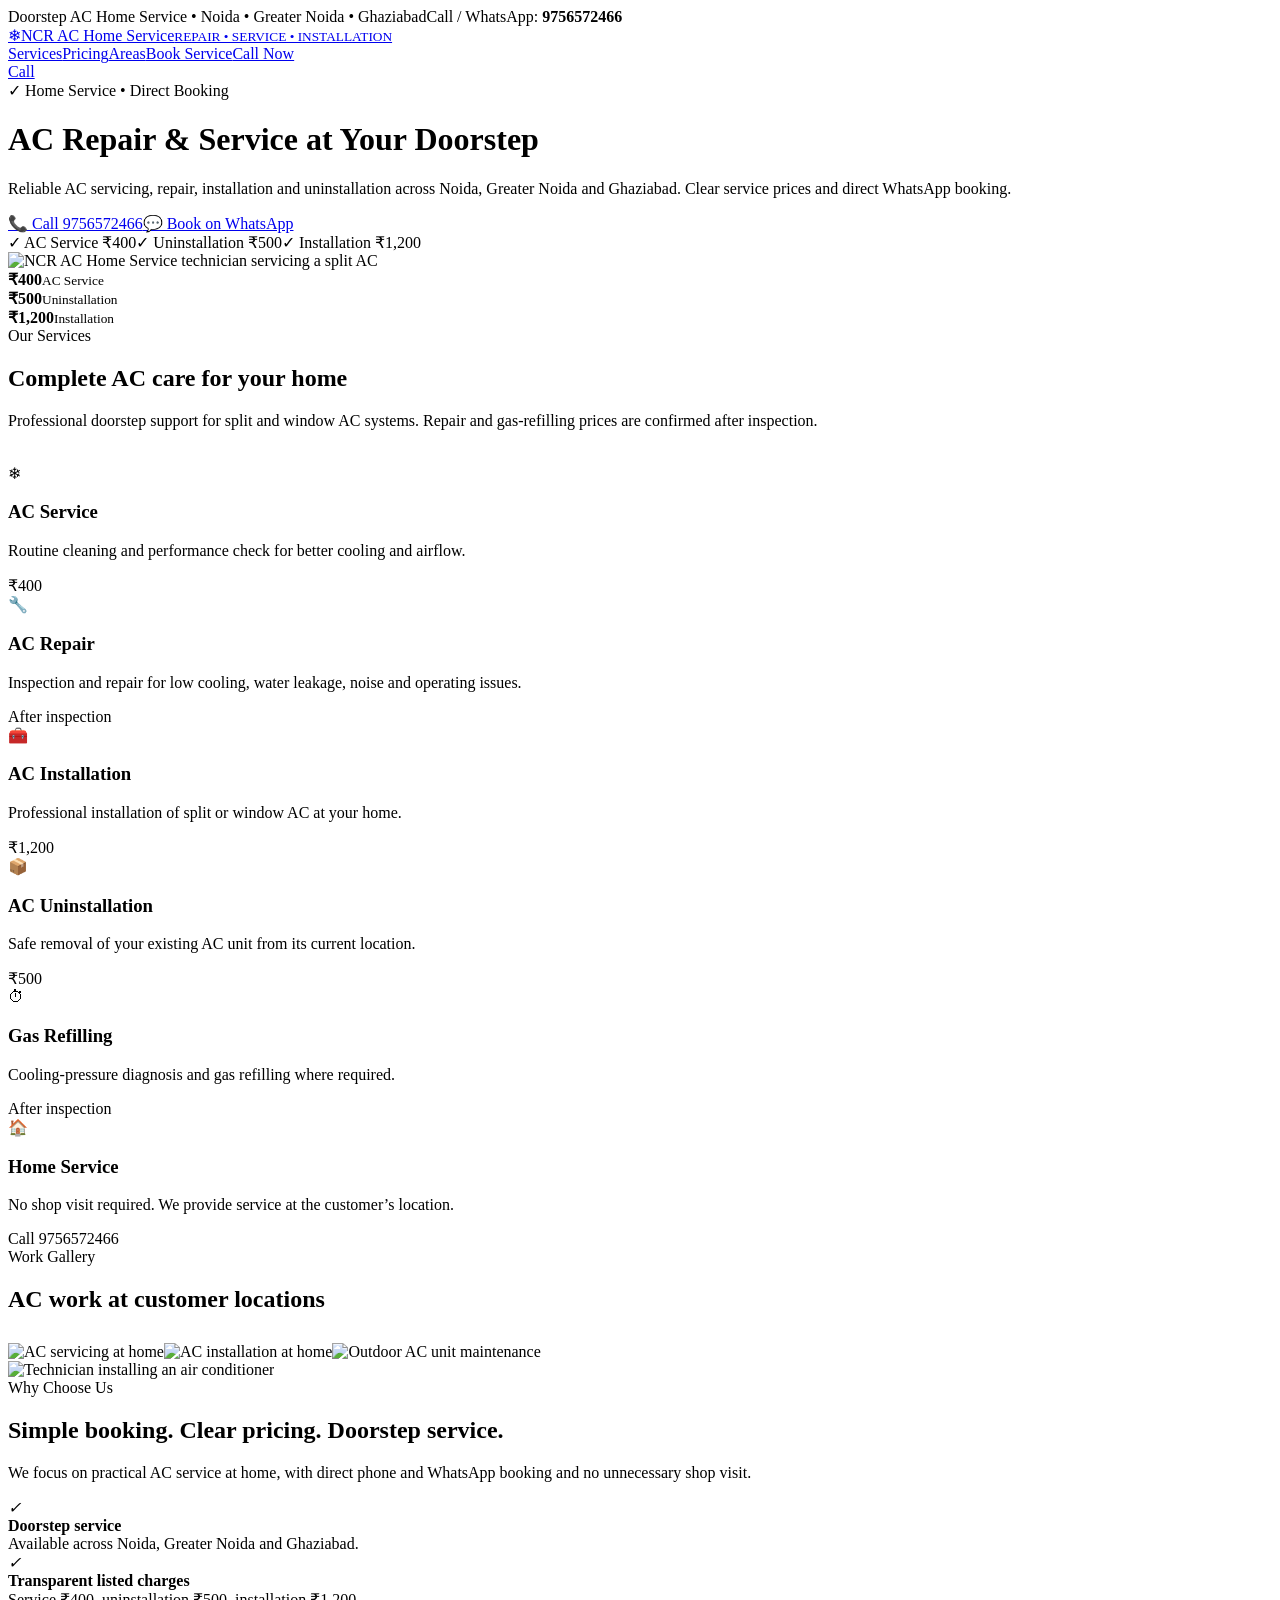
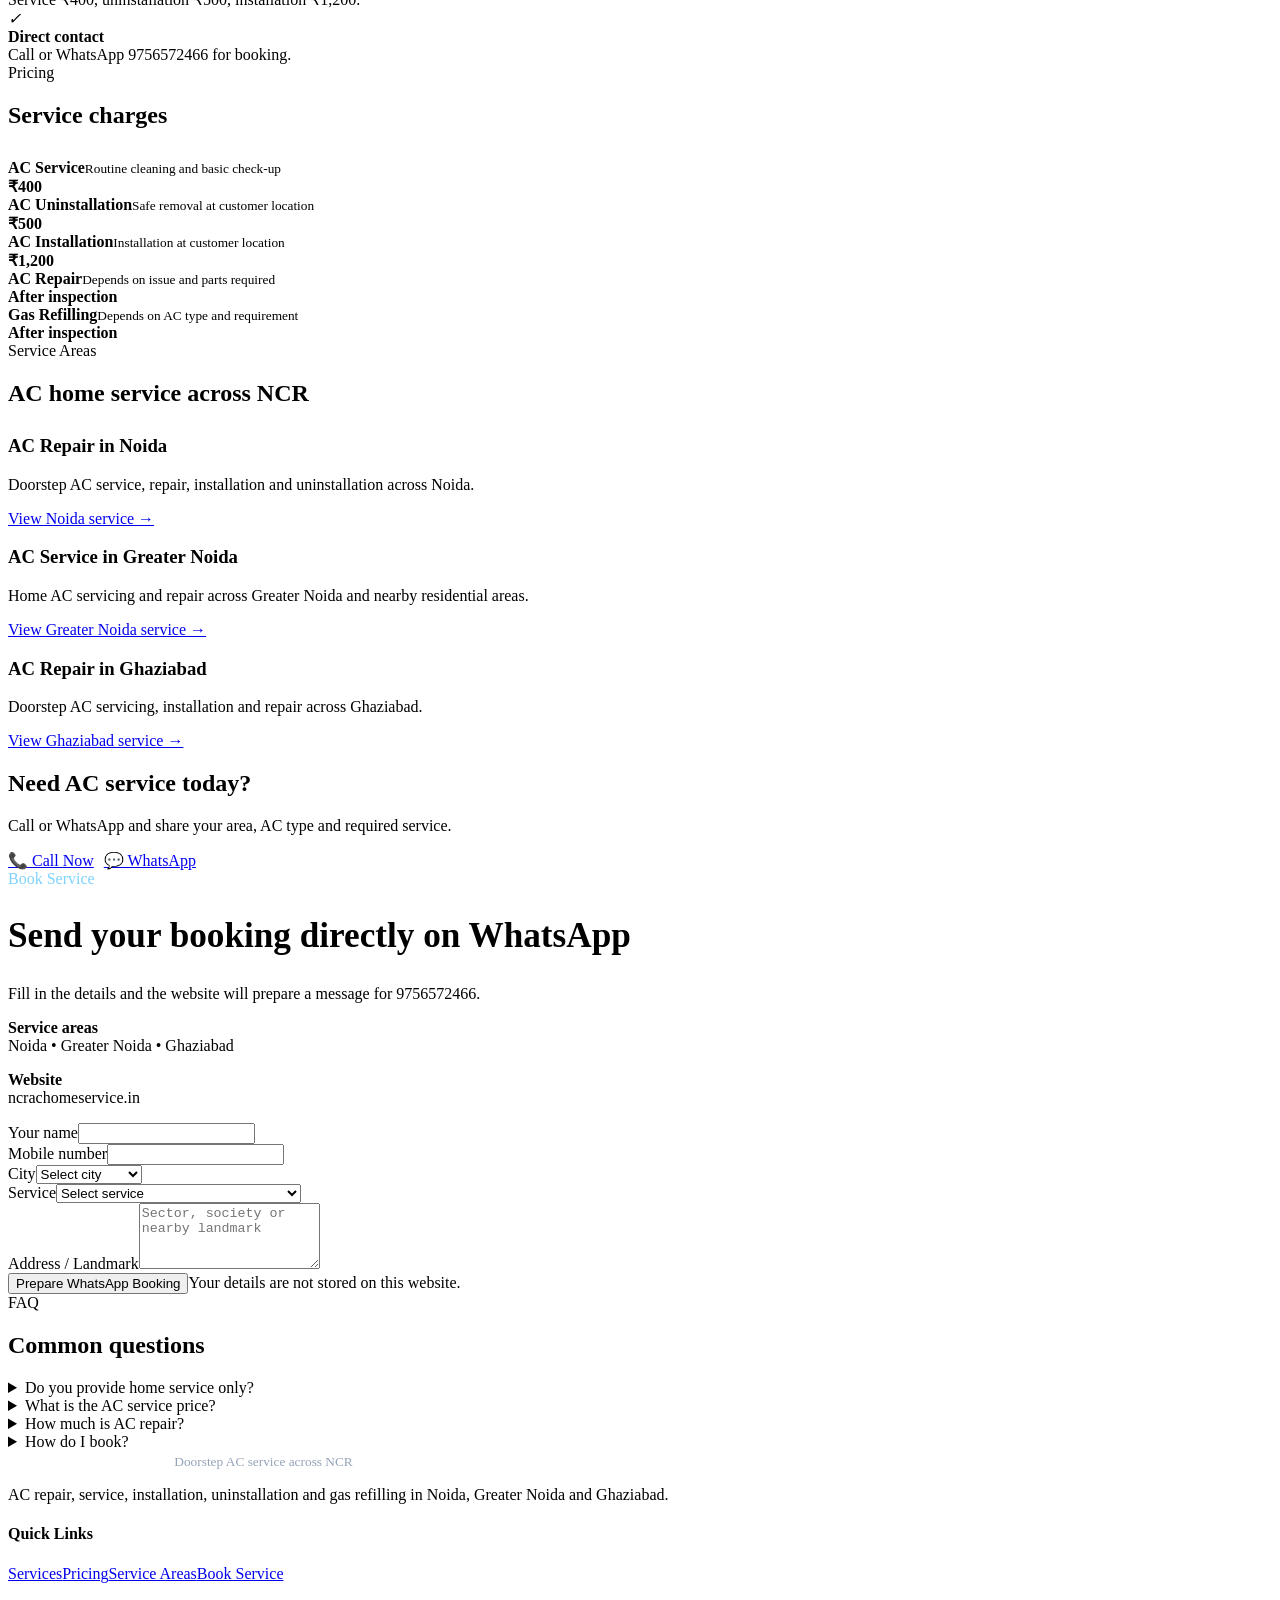
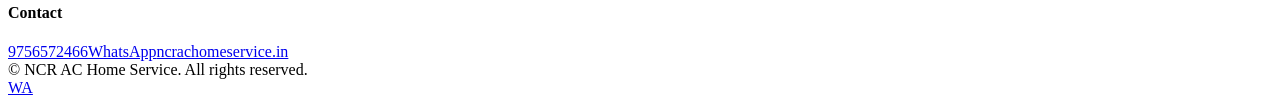
==== index.html @ 3342ebe5 "Add NCR AC Home Service homepage" ====
<!doctype html><html lang="en-IN"><head>
<meta charset="utf-8"><meta name="viewport" content="width=device-width,initial-scale=1">
<title>AC Repair & Service in Noida, Greater Noida & Ghaziabad | NCR AC Home Service</title>
<meta name="description" content="Doorstep AC repair, AC service, installation, uninstallation and gas refilling in Noida, Greater Noida and Ghaziabad. AC service ₹400, uninstallation ₹500, installation ₹1,200. Call or WhatsApp 9756572466.">
<link rel="canonical" href="https://ncrachomeservice.in/"><link rel="stylesheet" href="styles.css"><meta name="theme-color" content="#082f49">
<meta property="og:title" content="NCR AC Home Service"><meta property="og:description" content="Doorstep AC repair and service across Noida, Greater Noida & Ghaziabad."><meta property="og:type" content="website"><meta property="og:url" content="https://ncrachomeservice.in/">
<script type="application/ld+json">{"@context":"https://schema.org","@type":"HVACBusiness","name":"NCR AC Home Service","url":"https://ncrachomeservice.in/","telephone":"+91-9756572466","description":"Doorstep AC repair, service, installation, uninstallation and gas refilling in Noida, Greater Noida and Ghaziabad.","areaServed":[{"@type":"City","name":"Noida"},{"@type":"City","name":"Greater Noida"},{"@type":"City","name":"Ghaziabad"}],"priceRange":"₹₹","sameAs":[]}</script>
</head><body>
<div class="topbar"><div class="container"><span>Doorstep AC Home Service • Noida • Greater Noida • Ghaziabad</span><span>Call / WhatsApp: <b>9756572466</b></span></div></div>
<nav class="nav"><div class="container navin"><a class="brand" href="/"><span class="brandmark">❄</span><span>NCR AC Home Service<small>REPAIR • SERVICE • INSTALLATION</small></span></a><div class="links"><a href="#services">Services</a><a href="#pricing">Pricing</a><a href="#areas">Areas</a><a href="#booking">Book Service</a><a class="btn btn-primary" href="tel:+919756572466">Call Now</a></div><a class="btn btn-primary mobile" href="tel:+919756572466">Call</a></div></nav>
<header class="hero"><div class="container hero-grid"><div><span class="badge">✓ Home Service • Direct Booking</span><h1>AC Repair & Service at Your Doorstep</h1><p>Reliable AC servicing, repair, installation and uninstallation across Noida, Greater Noida and Ghaziabad. Clear service prices and direct WhatsApp booking.</p><div class="hero-actions"><a class="btn btn-primary" href="tel:+919756572466">📞 Call 9756572466</a><a class="btn btn-whatsapp" href="https://wa.me/919756572466?text=Hello%2C%20I%20want%20to%20book%20an%20AC%20service." target="_blank" rel="noopener">💬 Book on WhatsApp</a></div><div class="proof"><span>✓ AC Service ₹400</span><span>✓ Uninstallation ₹500</span><span>✓ Installation ₹1,200</span></div></div><div class="hero-card"><img src="assets/ac-servicing.svg" alt="NCR AC Home Service technician servicing a split AC" width="1200" height="628"><div class="price-strip"><div class="price-box"><b>₹400</b><small>AC Service</small></div><div class="price-box"><b>₹500</b><small>Uninstallation</small></div><div class="price-box"><b>₹1,200</b><small>Installation</small></div></div></div></div></header>
<section id="services" class="section"><div class="container"><span class="eyebrow">Our Services</span><h2 class="title">Complete AC care for your home</h2><p class="sub">Professional doorstep support for split and window AC systems. Repair and gas-refilling prices are confirmed after inspection.</p><div class="cards" style="margin-top:34px"><article class="card"><div class="icon">❄</div><h3>AC Service</h3><p>Routine cleaning and performance check for better cooling and airflow.</p><div class="price">₹400</div></article><article class="card"><div class="icon">🔧</div><h3>AC Repair</h3><p>Inspection and repair for low cooling, water leakage, noise and operating issues.</p><div class="price">After inspection</div></article><article class="card"><div class="icon">🧰</div><h3>AC Installation</h3><p>Professional installation of split or window AC at your home.</p><div class="price">₹1,200</div></article><article class="card"><div class="icon">📦</div><h3>AC Uninstallation</h3><p>Safe removal of your existing AC unit from its current location.</p><div class="price">₹500</div></article><article class="card"><div class="icon">⏱</div><h3>Gas Refilling</h3><p>Cooling-pressure diagnosis and gas refilling where required.</p><div class="price">After inspection</div></article><article class="card"><div class="icon">🏠</div><h3>Home Service</h3><p>No shop visit required. We provide service at the customer’s location.</p><div class="price">Call 9756572466</div></article></div></div></section>
<section class="section band"><div class="container"><span class="eyebrow">Work Gallery</span><h2 class="title">AC work at customer locations</h2><div class="gallery" style="margin-top:30px"><img src="assets/ac-servicing.svg" alt="AC servicing at home"><img src="assets/ac-installation.svg" alt="AC installation at home"><img src="assets/ac-outdoor-service.svg" alt="Outdoor AC unit maintenance"></div></div></section>
<section class="section"><div class="container why"><img class="why-photo" src="assets/ac-installation.svg" alt="Technician installing an air conditioner"><div><span class="eyebrow">Why Choose Us</span><h2 class="title">Simple booking. Clear pricing. Doorstep service.</h2><p class="sub">We focus on practical AC service at home, with direct phone and WhatsApp booking and no unnecessary shop visit.</p><div class="checklist"><div class="check"><i>✓</i><div><b>Doorstep service</b><br><span class="note">Available across Noida, Greater Noida and Ghaziabad.</span></div></div><div class="check"><i>✓</i><div><b>Transparent listed charges</b><br><span class="note">Service ₹400, uninstallation ₹500, installation ₹1,200.</span></div></div><div class="check"><i>✓</i><div><b>Direct contact</b><br><span class="note">Call or WhatsApp 9756572466 for booking.</span></div></div></div></div></div></section>
<section id="pricing" class="section band"><div class="container"><span class="eyebrow">Pricing</span><h2 class="title">Service charges</h2><div class="pricing" style="margin-top:30px"><div class="pricing-row"><div><b>AC Service</b><small>Routine cleaning and basic check-up</small></div><strong>₹400</strong></div><div class="pricing-row"><div><b>AC Uninstallation</b><small>Safe removal at customer location</small></div><strong>₹500</strong></div><div class="pricing-row"><div><b>AC Installation</b><small>Installation at customer location</small></div><strong>₹1,200</strong></div><div class="pricing-row"><div><b>AC Repair</b><small>Depends on issue and parts required</small></div><strong>After inspection</strong></div><div class="pricing-row"><div><b>Gas Refilling</b><small>Depends on AC type and requirement</small></div><strong>After inspection</strong></div></div></div></section>
<section id="areas" class="section"><div class="container"><span class="eyebrow">Service Areas</span><h2 class="title">AC home service across NCR</h2><div class="areas" style="margin-top:28px"><div class="area"><h3>AC Repair in Noida</h3><p>Doorstep AC service, repair, installation and uninstallation across Noida.</p><a href="ac-repair-noida.html">View Noida service →</a></div><div class="area"><h3>AC Service in Greater Noida</h3><p>Home AC servicing and repair across Greater Noida and nearby residential areas.</p><a href="ac-service-greater-noida.html">View Greater Noida service →</a></div><div class="area"><h3>AC Repair in Ghaziabad</h3><p>Doorstep AC servicing, installation and repair across Ghaziabad.</p><a href="ac-repair-ghaziabad.html">View Ghaziabad service →</a></div></div></div></section>
<section class="section"><div class="container"><div class="cta"><div><h2>Need AC service today?</h2><p>Call or WhatsApp and share your area, AC type and required service.</p></div><div style="display:flex;gap:10px;flex-wrap:wrap"><a class="btn btn-light" href="tel:+919756572466">📞 Call Now</a><a class="btn btn-whatsapp" href="https://wa.me/919756572466" target="_blank" rel="noopener">💬 WhatsApp</a></div></div></div></section>
<section id="booking" class="section band"><div class="container"><div class="form-wrap"><div class="form-info"><span class="eyebrow" style="color:#7dd3fc">Book Service</span><h2 style="font-size:2.2rem;line-height:1.1">Send your booking directly on WhatsApp</h2><p>Fill in the details and the website will prepare a message for 9756572466.</p><p><b>Service areas</b><br>Noida • Greater Noida • Ghaziabad</p><p><b>Website</b><br>ncrachomeservice.in</p></div><form class="form" id="bookingForm"><div class="form-grid"><div class="field"><label>Your name</label><input name="name" autocomplete="name" required></div><div class="field"><label>Mobile number</label><input name="phone" inputmode="numeric" maxlength="10" required></div><div class="field"><label>City</label><select name="city" required><option value="">Select city</option><option>Noida</option><option>Greater Noida</option><option>Ghaziabad</option></select></div><div class="field"><label>Service</label><select name="service" required><option value="">Select service</option><option>AC Service - ₹400</option><option>AC Uninstallation - ₹500</option><option>AC Installation - ₹1,200</option><option>AC Repair - Inspection required</option><option>AC Gas Refilling - Inspection required</option></select></div><div class="field full"><label>Address / Landmark</label><textarea name="address" rows="4" placeholder="Sector, society or nearby landmark"></textarea></div><div class="field full"><button class="btn btn-whatsapp" type="submit">Prepare WhatsApp Booking</button><span class="note">Your details are not stored on this website.</span></div></div></form></div></div></section>
<section class="section"><div class="container"><span class="eyebrow">FAQ</span><h2 class="title">Common questions</h2><div class="faq"><details><summary>Do you provide home service only?</summary><p>Yes. NCR AC Home Service provides doorstep AC service at the customer’s location in Noida, Greater Noida and Ghaziabad.</p></details><details><summary>What is the AC service price?</summary><p>AC service is ₹400. Uninstallation is ₹500 and installation is ₹1,200.</p></details><details><summary>How much is AC repair?</summary><p>Repair pricing depends on the issue and any parts required. The charge is confirmed after inspection.</p></details><details><summary>How do I book?</summary><p>Call or WhatsApp 9756572466, or use the booking form on this website.</p></details></div></div></section>
<footer class="footer"><div class="container"><div class="footer-grid"><div><div class="brand" style="color:white"><span class="brandmark">❄</span><span>NCR AC Home Service<small style="color:#94a3b8">Doorstep AC service across NCR</small></span></div><p>AC repair, service, installation, uninstallation and gas refilling in Noida, Greater Noida and Ghaziabad.</p></div><div><h4>Quick Links</h4><a href="#services">Services</a><a href="#pricing">Pricing</a><a href="#areas">Service Areas</a><a href="#booking">Book Service</a></div><div><h4>Contact</h4><a href="tel:+919756572466">9756572466</a><a href="https://wa.me/919756572466">WhatsApp</a><a href="https://ncrachomeservice.in/">ncrachomeservice.in</a></div></div><div class="copyright">© <span data-year></span> NCR AC Home Service. All rights reserved.</div></div></footer>
<a class="floating" href="https://wa.me/919756572466" target="_blank" rel="noopener" aria-label="WhatsApp NCR AC Home Service">WA</a><script src="script.js"></script></body></html>
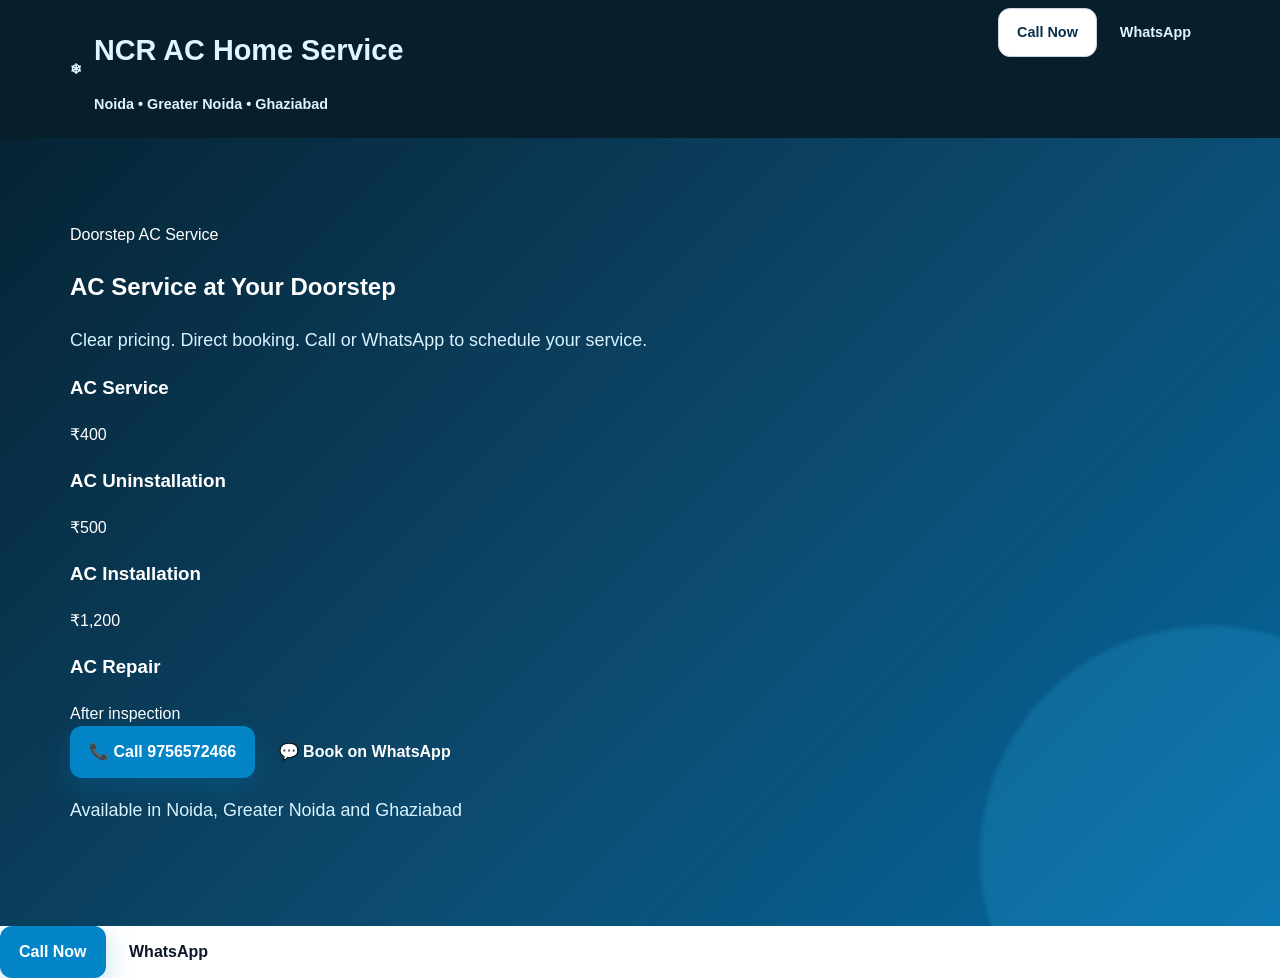
==== commit 039b7ae5: "Simplify homepage to elegant service-pricing layout" ====
--- a/index.html
+++ b/index.html
@@ -1,21 +1,73 @@
-<!doctype html><html lang="en-IN"><head>
-<meta charset="utf-8"><meta name="viewport" content="width=device-width,initial-scale=1">
-<title>AC Repair & Service in Noida, Greater Noida & Ghaziabad | NCR AC Home Service</title>
-<meta name="description" content="Doorstep AC repair, AC service, installation, uninstallation and gas refilling in Noida, Greater Noida and Ghaziabad. AC service ₹400, uninstallation ₹500, installation ₹1,200. Call or WhatsApp 9756572466.">
-<link rel="canonical" href="https://ncrachomeservice.in/"><link rel="stylesheet" href="styles.css"><meta name="theme-color" content="#082f49">
-<meta property="og:title" content="NCR AC Home Service"><meta property="og:description" content="Doorstep AC repair and service across Noida, Greater Noida & Ghaziabad."><meta property="og:type" content="website"><meta property="og:url" content="https://ncrachomeservice.in/">
-<script type="application/ld+json">{"@context":"https://schema.org","@type":"HVACBusiness","name":"NCR AC Home Service","url":"https://ncrachomeservice.in/","telephone":"+91-9756572466","description":"Doorstep AC repair, service, installation, uninstallation and gas refilling in Noida, Greater Noida and Ghaziabad.","areaServed":[{"@type":"City","name":"Noida"},{"@type":"City","name":"Greater Noida"},{"@type":"City","name":"Ghaziabad"}],"priceRange":"₹₹","sameAs":[]}</script>
-</head><body>
-<div class="topbar"><div class="container"><span>Doorstep AC Home Service • Noida • Greater Noida • Ghaziabad</span><span>Call / WhatsApp: <b>9756572466</b></span></div></div>
-<nav class="nav"><div class="container navin"><a class="brand" href="/"><span class="brandmark">❄</span><span>NCR AC Home Service<small>REPAIR • SERVICE • INSTALLATION</small></span></a><div class="links"><a href="#services">Services</a><a href="#pricing">Pricing</a><a href="#areas">Areas</a><a href="#booking">Book Service</a><a class="btn btn-primary" href="tel:+919756572466">Call Now</a></div><a class="btn btn-primary mobile" href="tel:+919756572466">Call</a></div></nav>
-<header class="hero"><div class="container hero-grid"><div><span class="badge">✓ Home Service • Direct Booking</span><h1>AC Repair & Service at Your Doorstep</h1><p>Reliable AC servicing, repair, installation and uninstallation across Noida, Greater Noida and Ghaziabad. Clear service prices and direct WhatsApp booking.</p><div class="hero-actions"><a class="btn btn-primary" href="tel:+919756572466">📞 Call 9756572466</a><a class="btn btn-whatsapp" href="https://wa.me/919756572466?text=Hello%2C%20I%20want%20to%20book%20an%20AC%20service." target="_blank" rel="noopener">💬 Book on WhatsApp</a></div><div class="proof"><span>✓ AC Service ₹400</span><span>✓ Uninstallation ₹500</span><span>✓ Installation ₹1,200</span></div></div><div class="hero-card"><img src="assets/ac-servicing.svg" alt="NCR AC Home Service technician servicing a split AC" width="1200" height="628"><div class="price-strip"><div class="price-box"><b>₹400</b><small>AC Service</small></div><div class="price-box"><b>₹500</b><small>Uninstallation</small></div><div class="price-box"><b>₹1,200</b><small>Installation</small></div></div></div></div></header>
-<section id="services" class="section"><div class="container"><span class="eyebrow">Our Services</span><h2 class="title">Complete AC care for your home</h2><p class="sub">Professional doorstep support for split and window AC systems. Repair and gas-refilling prices are confirmed after inspection.</p><div class="cards" style="margin-top:34px"><article class="card"><div class="icon">❄</div><h3>AC Service</h3><p>Routine cleaning and performance check for better cooling and airflow.</p><div class="price">₹400</div></article><article class="card"><div class="icon">🔧</div><h3>AC Repair</h3><p>Inspection and repair for low cooling, water leakage, noise and operating issues.</p><div class="price">After inspection</div></article><article class="card"><div class="icon">🧰</div><h3>AC Installation</h3><p>Professional installation of split or window AC at your home.</p><div class="price">₹1,200</div></article><article class="card"><div class="icon">📦</div><h3>AC Uninstallation</h3><p>Safe removal of your existing AC unit from its current location.</p><div class="price">₹500</div></article><article class="card"><div class="icon">⏱</div><h3>Gas Refilling</h3><p>Cooling-pressure diagnosis and gas refilling where required.</p><div class="price">After inspection</div></article><article class="card"><div class="icon">🏠</div><h3>Home Service</h3><p>No shop visit required. We provide service at the customer’s location.</p><div class="price">Call 9756572466</div></article></div></div></section>
-<section class="section band"><div class="container"><span class="eyebrow">Work Gallery</span><h2 class="title">AC work at customer locations</h2><div class="gallery" style="margin-top:30px"><img src="assets/ac-servicing.svg" alt="AC servicing at home"><img src="assets/ac-installation.svg" alt="AC installation at home"><img src="assets/ac-outdoor-service.svg" alt="Outdoor AC unit maintenance"></div></div></section>
-<section class="section"><div class="container why"><img class="why-photo" src="assets/ac-installation.svg" alt="Technician installing an air conditioner"><div><span class="eyebrow">Why Choose Us</span><h2 class="title">Simple booking. Clear pricing. Doorstep service.</h2><p class="sub">We focus on practical AC service at home, with direct phone and WhatsApp booking and no unnecessary shop visit.</p><div class="checklist"><div class="check"><i>✓</i><div><b>Doorstep service</b><br><span class="note">Available across Noida, Greater Noida and Ghaziabad.</span></div></div><div class="check"><i>✓</i><div><b>Transparent listed charges</b><br><span class="note">Service ₹400, uninstallation ₹500, installation ₹1,200.</span></div></div><div class="check"><i>✓</i><div><b>Direct contact</b><br><span class="note">Call or WhatsApp 9756572466 for booking.</span></div></div></div></div></div></section>
-<section id="pricing" class="section band"><div class="container"><span class="eyebrow">Pricing</span><h2 class="title">Service charges</h2><div class="pricing" style="margin-top:30px"><div class="pricing-row"><div><b>AC Service</b><small>Routine cleaning and basic check-up</small></div><strong>₹400</strong></div><div class="pricing-row"><div><b>AC Uninstallation</b><small>Safe removal at customer location</small></div><strong>₹500</strong></div><div class="pricing-row"><div><b>AC Installation</b><small>Installation at customer location</small></div><strong>₹1,200</strong></div><div class="pricing-row"><div><b>AC Repair</b><small>Depends on issue and parts required</small></div><strong>After inspection</strong></div><div class="pricing-row"><div><b>Gas Refilling</b><small>Depends on AC type and requirement</small></div><strong>After inspection</strong></div></div></div></section>
-<section id="areas" class="section"><div class="container"><span class="eyebrow">Service Areas</span><h2 class="title">AC home service across NCR</h2><div class="areas" style="margin-top:28px"><div class="area"><h3>AC Repair in Noida</h3><p>Doorstep AC service, repair, installation and uninstallation across Noida.</p><a href="ac-repair-noida.html">View Noida service →</a></div><div class="area"><h3>AC Service in Greater Noida</h3><p>Home AC servicing and repair across Greater Noida and nearby residential areas.</p><a href="ac-service-greater-noida.html">View Greater Noida service →</a></div><div class="area"><h3>AC Repair in Ghaziabad</h3><p>Doorstep AC servicing, installation and repair across Ghaziabad.</p><a href="ac-repair-ghaziabad.html">View Ghaziabad service →</a></div></div></div></section>
-<section class="section"><div class="container"><div class="cta"><div><h2>Need AC service today?</h2><p>Call or WhatsApp and share your area, AC type and required service.</p></div><div style="display:flex;gap:10px;flex-wrap:wrap"><a class="btn btn-light" href="tel:+919756572466">📞 Call Now</a><a class="btn btn-whatsapp" href="https://wa.me/919756572466" target="_blank" rel="noopener">💬 WhatsApp</a></div></div></div></section>
-<section id="booking" class="section band"><div class="container"><div class="form-wrap"><div class="form-info"><span class="eyebrow" style="color:#7dd3fc">Book Service</span><h2 style="font-size:2.2rem;line-height:1.1">Send your booking directly on WhatsApp</h2><p>Fill in the details and the website will prepare a message for 9756572466.</p><p><b>Service areas</b><br>Noida • Greater Noida • Ghaziabad</p><p><b>Website</b><br>ncrachomeservice.in</p></div><form class="form" id="bookingForm"><div class="form-grid"><div class="field"><label>Your name</label><input name="name" autocomplete="name" required></div><div class="field"><label>Mobile number</label><input name="phone" inputmode="numeric" maxlength="10" required></div><div class="field"><label>City</label><select name="city" required><option value="">Select city</option><option>Noida</option><option>Greater Noida</option><option>Ghaziabad</option></select></div><div class="field"><label>Service</label><select name="service" required><option value="">Select service</option><option>AC Service - ₹400</option><option>AC Uninstallation - ₹500</option><option>AC Installation - ₹1,200</option><option>AC Repair - Inspection required</option><option>AC Gas Refilling - Inspection required</option></select></div><div class="field full"><label>Address / Landmark</label><textarea name="address" rows="4" placeholder="Sector, society or nearby landmark"></textarea></div><div class="field full"><button class="btn btn-whatsapp" type="submit">Prepare WhatsApp Booking</button><span class="note">Your details are not stored on this website.</span></div></div></form></div></div></section>
-<section class="section"><div class="container"><span class="eyebrow">FAQ</span><h2 class="title">Common questions</h2><div class="faq"><details><summary>Do you provide home service only?</summary><p>Yes. NCR AC Home Service provides doorstep AC service at the customer’s location in Noida, Greater Noida and Ghaziabad.</p></details><details><summary>What is the AC service price?</summary><p>AC service is ₹400. Uninstallation is ₹500 and installation is ₹1,200.</p></details><details><summary>How much is AC repair?</summary><p>Repair pricing depends on the issue and any parts required. The charge is confirmed after inspection.</p></details><details><summary>How do I book?</summary><p>Call or WhatsApp 9756572466, or use the booking form on this website.</p></details></div></div></section>
-<footer class="footer"><div class="container"><div class="footer-grid"><div><div class="brand" style="color:white"><span class="brandmark">❄</span><span>NCR AC Home Service<small style="color:#94a3b8">Doorstep AC service across NCR</small></span></div><p>AC repair, service, installation, uninstallation and gas refilling in Noida, Greater Noida and Ghaziabad.</p></div><div><h4>Quick Links</h4><a href="#services">Services</a><a href="#pricing">Pricing</a><a href="#areas">Service Areas</a><a href="#booking">Book Service</a></div><div><h4>Contact</h4><a href="tel:+919756572466">9756572466</a><a href="https://wa.me/919756572466">WhatsApp</a><a href="https://ncrachomeservice.in/">ncrachomeservice.in</a></div></div><div class="copyright">© <span data-year></span> NCR AC Home Service. All rights reserved.</div></div></footer>
-<a class="floating" href="https://wa.me/919756572466" target="_blank" rel="noopener" aria-label="WhatsApp NCR AC Home Service">WA</a><script src="script.js"></script></body></html>
+<!doctype html>
+<html lang="en-IN">
+<head>
+  <meta charset="utf-8">
+  <meta name="viewport" content="width=device-width,initial-scale=1">
+  <title>NCR AC Home Service | AC Service, Installation & Uninstallation</title>
+  <meta name="description" content="Doorstep AC service in Noida, Greater Noida and Ghaziabad. AC Service ₹400, Uninstallation ₹500, Installation ₹1,200. Call or WhatsApp 9756572466.">
+  <meta name="theme-color" content="#0b4a6b">
+  <link rel="canonical" href="https://ncrachomeservice.in/">
+  <link rel="stylesheet" href="styles.css">
+</head>
+<body>
+  <header class="topbar">
+    <div class="container topbar-inner">
+      <div class="brand">
+        <div class="brand-mark">❄</div>
+        <div>
+          <h1>NCR AC Home Service</h1>
+          <p>Noida • Greater Noida • Ghaziabad</p>
+        </div>
+      </div>
+      <div class="top-actions desktop-only">
+        <a class="btn btn-light" href="tel:+919756572466">Call Now</a>
+        <a class="btn btn-green" href="https://wa.me/919756572466?text=Hello%2C%20I%20want%20to%20book%20an%20AC%20service." target="_blank" rel="noopener">WhatsApp</a>
+      </div>
+    </div>
+  </header>
+
+  <main>
+    <section class="hero">
+      <div class="container hero-inner">
+        <span class="tag">Doorstep AC Service</span>
+        <h2>AC Service at Your Doorstep</h2>
+        <p class="lead">Clear pricing. Direct booking. Call or WhatsApp to schedule your service.</p>
+
+        <div class="price-grid">
+          <article class="price-card featured">
+            <h3>AC Service</h3>
+            <div class="price">₹400</div>
+          </article>
+
+          <article class="price-card">
+            <h3>AC Uninstallation</h3>
+            <div class="price">₹500</div>
+          </article>
+
+          <article class="price-card">
+            <h3>AC Installation</h3>
+            <div class="price">₹1,200</div>
+          </article>
+
+          <article class="price-card">
+            <h3>AC Repair</h3>
+            <div class="small-price">After inspection</div>
+          </article>
+        </div>
+
+        <div class="cta-row">
+          <a class="btn btn-primary" href="tel:+919756572466">📞 Call 9756572466</a>
+          <a class="btn btn-green" href="https://wa.me/919756572466?text=Hello%2C%20I%20want%20to%20book%20an%20AC%20service." target="_blank" rel="noopener">💬 Book on WhatsApp</a>
+        </div>
+
+        <p class="note">Available in Noida, Greater Noida and Ghaziabad</p>
+      </div>
+    </section>
+  </main>
+
+  <div class="mobile-bar">
+    <a class="btn btn-primary" href="tel:+919756572466">Call Now</a>
+    <a class="btn btn-green" href="https://wa.me/919756572466?text=Hello%2C%20I%20want%20to%20book%20an%20AC%20service." target="_blank" rel="noopener">WhatsApp</a>
+  </div>
+</body>
+</html>
--- a/styles.css
+++ b/styles.css
@@ -0,0 +1,18 @@
+:root{
+  --navy:#082f49;--navy2:#0c4a6e;--blue:#0284c7;--cyan:#38bdf8;--ice:#f0f9ff;
+  --slate:#0f172a;--muted:#475569;--line:#dbeafe;--white:#fff;--green:#16a34a;--amber:#f59e0b;
+  --shadow:0 24px 70px rgba(2,132,199,.14)
+}
+*{box-sizing:border-box}html{scroll-behavior:smooth}body{margin:0;font-family:Arial,Helvetica,sans-serif;color:var(--slate);background:#fff;line-height:1.6}a{color:inherit;text-decoration:none}img{max-width:100%;display:block}
+.container{width:min(1140px,92%);margin:auto}.section{padding:78px 0}.eyebrow{display:inline-block;font-size:.78rem;letter-spacing:.18em;text-transform:uppercase;font-weight:800;color:var(--blue);margin-bottom:10px}.title{font-size:clamp(2rem,4vw,3.3rem);line-height:1.08;margin:0 0 16px}.sub{color:var(--muted);font-size:1.05rem;max-width:720px}.topbar{background:#071e2b;color:#dff6ff;font-size:.9rem}.topbar .container{display:flex;justify-content:space-between;gap:20px;padding:8px 0;flex-wrap:wrap}.nav{position:sticky;top:0;z-index:50;background:rgba(255,255,255,.96);backdrop-filter:blur(12px);border-bottom:1px solid #e2e8f0}.navin{display:flex;align-items:center;justify-content:space-between;padding:14px 0}.brand{display:flex;gap:12px;align-items:center;font-weight:900}.brandmark{width:46px;height:46px;border-radius:14px;display:grid;place-items:center;background:linear-gradient(135deg,var(--navy),var(--blue));color:#fff;font-size:1.5rem;box-shadow:0 10px 30px rgba(2,132,199,.25)}.brand small{display:block;color:var(--muted);font-weight:700;font-size:.72rem;letter-spacing:.04em}.links{display:flex;gap:24px;align-items:center;font-weight:700;font-size:.94rem}.btn{display:inline-flex;align-items:center;justify-content:center;gap:8px;padding:12px 18px;border-radius:12px;font-weight:800;border:1px solid transparent;transition:.2s}.btn:hover{transform:translateY(-1px)}.btn-primary{background:var(--blue);color:#fff;box-shadow:0 10px 28px rgba(2,132,199,.25)}.btn-whatsapp{background:#16a34a;color:#fff}.btn-light{background:#fff;color:var(--navy);border-color:#cbd5e1}.mobile{display:none}
+.hero{position:relative;overflow:hidden;background:linear-gradient(135deg,#062334 0%,#0c4a6e 55%,#0369a1 100%);color:#fff;padding:84px 0}.hero:before{content:"";position:absolute;inset:auto -160px -160px auto;width:460px;height:460px;border-radius:50%;background:rgba(56,189,248,.18);filter:blur(2px)}.hero-grid{display:grid;grid-template-columns:1.05fr .95fr;gap:56px;align-items:center;position:relative}.badge{display:inline-flex;gap:8px;align-items:center;padding:8px 12px;border:1px solid rgba(255,255,255,.2);background:rgba(255,255,255,.08);border-radius:999px;font-weight:800;font-size:.82rem}.hero h1{font-size:clamp(2.6rem,5vw,5rem);line-height:1.0;margin:18px 0 22px;letter-spacing:-.03em}.hero p{color:#d9f3ff;font-size:1.12rem;max-width:680px}.hero-actions{display:flex;gap:12px;flex-wrap:wrap;margin:30px 0}.proof{display:flex;gap:16px;flex-wrap:wrap;color:#e0f2fe;font-size:.9rem;font-weight:700}.proof span{display:flex;align-items:center;gap:7px}.hero-card{background:#fff;color:var(--slate);border-radius:24px;padding:18px;box-shadow:0 35px 90px rgba(0,0,0,.28);transform:rotate(1deg)}.hero-card img{border-radius:18px;aspect-ratio:16/10;object-fit:cover}.price-strip{display:grid;grid-template-columns:repeat(3,1fr);gap:10px;margin-top:14px}.price-box{background:var(--ice);padding:14px;border-radius:14px;text-align:center}.price-box b{display:block;font-size:1.4rem;color:var(--navy)}.price-box small{color:var(--muted)}
+.cards{display:grid;grid-template-columns:repeat(3,1fr);gap:22px}.card{border:1px solid #e2e8f0;border-radius:20px;padding:24px;background:#fff;box-shadow:0 12px 36px rgba(15,23,42,.06)}.icon{width:48px;height:48px;border-radius:14px;background:var(--ice);display:grid;place-items:center;color:var(--blue);font-size:1.4rem;margin-bottom:18px}.card h3{margin:0 0 8px;font-size:1.25rem}.card p{margin:0;color:var(--muted)}.card .price{margin-top:16px;color:var(--navy);font-weight:900;font-size:1.1rem}
+.band{background:#f8fafc;border-top:1px solid #e2e8f0;border-bottom:1px solid #e2e8f0}.gallery{display:grid;grid-template-columns:1.15fr .85fr .85fr;gap:16px}.gallery img{width:100%;height:100%;min-height:250px;object-fit:cover;border-radius:20px}.gallery img:first-child{min-height:420px}.why{display:grid;grid-template-columns:.9fr 1.1fr;gap:46px;align-items:center}.why-photo{border-radius:24px;box-shadow:var(--shadow)}.checklist{display:grid;gap:14px;margin-top:26px}.check{display:flex;gap:12px;align-items:flex-start}.check i{font-style:normal;width:28px;height:28px;display:grid;place-items:center;border-radius:50%;background:#dcfce7;color:#166534;font-weight:900;flex:0 0 auto}
+.pricing{overflow:hidden;border:1px solid #dbeafe;border-radius:22px;box-shadow:var(--shadow)}.pricing-row{display:grid;grid-template-columns:1fr auto;gap:18px;align-items:center;padding:20px 24px;border-bottom:1px solid #e2e8f0}.pricing-row:last-child{border-bottom:0}.pricing-row:nth-child(3){background:#f0f9ff}.pricing-row b{font-size:1.28rem;color:var(--navy)}.pricing-row small{display:block;color:var(--muted)}
+.areas{display:grid;grid-template-columns:repeat(3,1fr);gap:18px}.area{padding:24px;border-radius:18px;background:linear-gradient(180deg,#fff,#f0f9ff);border:1px solid #bae6fd}.area h3{margin:0 0 6px}.area a{color:var(--blue);font-weight:800}
+.cta{background:linear-gradient(135deg,#0c4a6e,#0284c7);color:#fff;border-radius:28px;padding:44px;display:grid;grid-template-columns:1fr auto;gap:30px;align-items:center}.cta h2{margin:0 0 8px;font-size:clamp(2rem,4vw,3rem)}.cta p{margin:0;color:#e0f2fe}.form-wrap{display:grid;grid-template-columns:.82fr 1.18fr;gap:0;border-radius:26px;overflow:hidden;box-shadow:var(--shadow);border:1px solid #dbeafe}.form-info{padding:36px;background:#0c4a6e;color:#fff}.form-info p{color:#dbeafe}.form{padding:36px;background:#fff}.form-grid{display:grid;grid-template-columns:1fr 1fr;gap:16px}.field{display:grid;gap:7px}.field.full{grid-column:1/-1}.field label{font-size:.88rem;font-weight:800}.field input,.field select,.field textarea{width:100%;padding:12px 13px;border:1px solid #cbd5e1;border-radius:11px;font:inherit;outline:none}.field input:focus,.field select:focus,.field textarea:focus{border-color:var(--blue);box-shadow:0 0 0 3px #e0f2fe}.note{font-size:.8rem;color:var(--muted)}
+.faq{display:grid;gap:12px;max-width:860px}.faq details{border:1px solid #e2e8f0;border-radius:16px;padding:16px 18px;background:#fff}.faq summary{cursor:pointer;font-weight:800}.faq p{color:var(--muted)}
+.footer{background:#071e2b;color:#cbd5e1;padding:44px 0 26px;margin-top:76px}.footer-grid{display:grid;grid-template-columns:1.2fr .8fr .8fr;gap:30px}.footer h4{color:#fff;margin:0 0 10px}.footer a{display:block;margin:5px 0}.copyright{border-top:1px solid rgba(255,255,255,.12);margin-top:32px;padding-top:20px;font-size:.85rem}.floating{position:fixed;right:18px;bottom:18px;z-index:60;background:#16a34a;color:#fff;width:56px;height:56px;border-radius:50%;display:grid;place-items:center;font-weight:900;box-shadow:0 18px 40px rgba(22,163,74,.35)}
+.local-hero{background:linear-gradient(135deg,#082f49,#075985);color:#fff;padding:64px 0}.breadcrumbs{font-size:.85rem;color:#bae6fd;margin-bottom:16px}.content-grid{display:grid;grid-template-columns:1fr 340px;gap:36px}.aside{border:1px solid #dbeafe;border-radius:18px;padding:22px;height:max-content;position:sticky;top:92px}.aside h3{margin-top:0}.seo-copy h2{margin-top:38px;line-height:1.2}.seo-copy p,.seo-copy li{color:#475569}
+@media(max-width:900px){.links{display:none}.mobile{display:inline-flex}.hero-grid,.why,.form-wrap,.content-grid{grid-template-columns:1fr}.hero-card{transform:none}.cards{grid-template-columns:1fr 1fr}.gallery{grid-template-columns:1fr 1fr}.gallery img:first-child{grid-column:1/-1;min-height:330px}.areas{grid-template-columns:1fr}.cta{grid-template-columns:1fr}.footer-grid{grid-template-columns:1fr 1fr}.aside{position:static}}
+@media(max-width:620px){.section{padding:58px 0}.hero{padding:58px 0}.cards,.form-grid,.footer-grid{grid-template-columns:1fr}.gallery{grid-template-columns:1fr}.gallery img,.gallery img:first-child{min-height:230px}.price-strip{grid-template-columns:1fr}.topbar .container{justify-content:center;text-align:center}.cta{padding:28px}.form,.form-info{padding:24px}.navin{padding:10px 0}.brand small{display:none}}
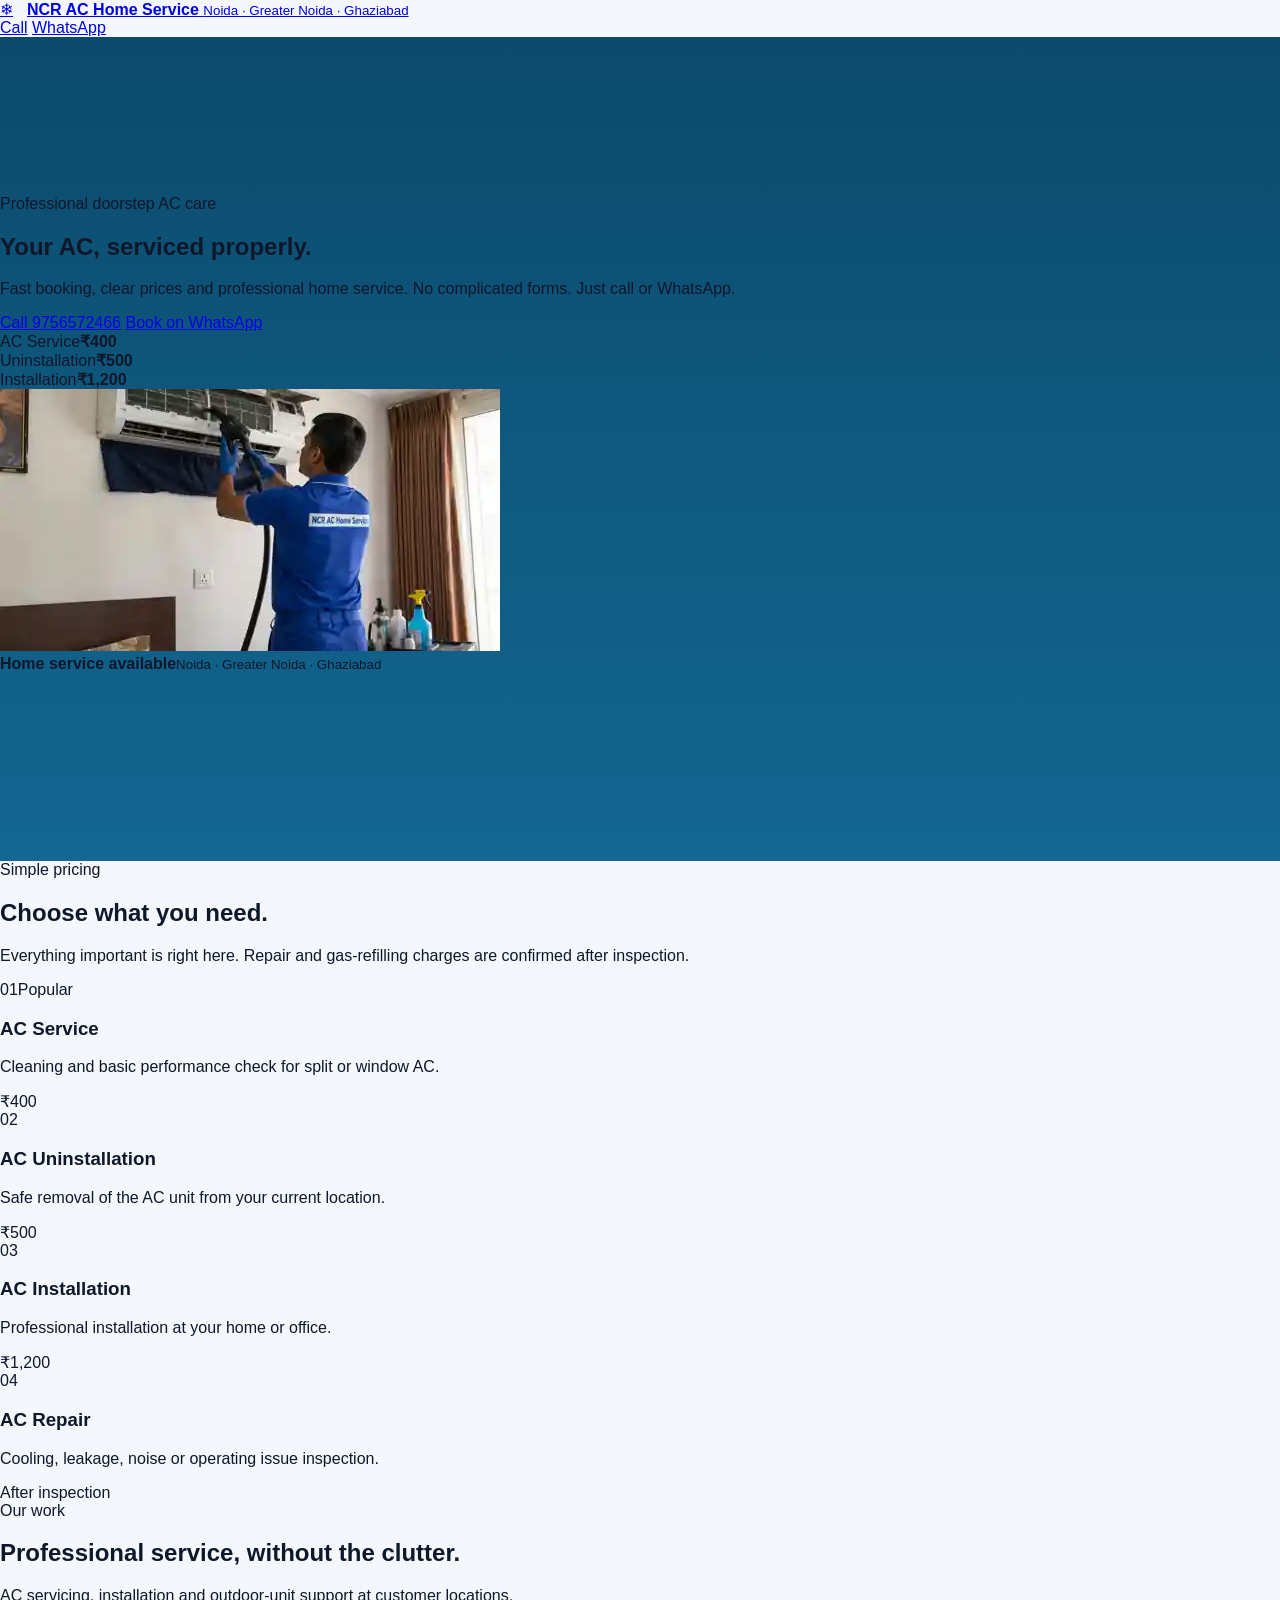
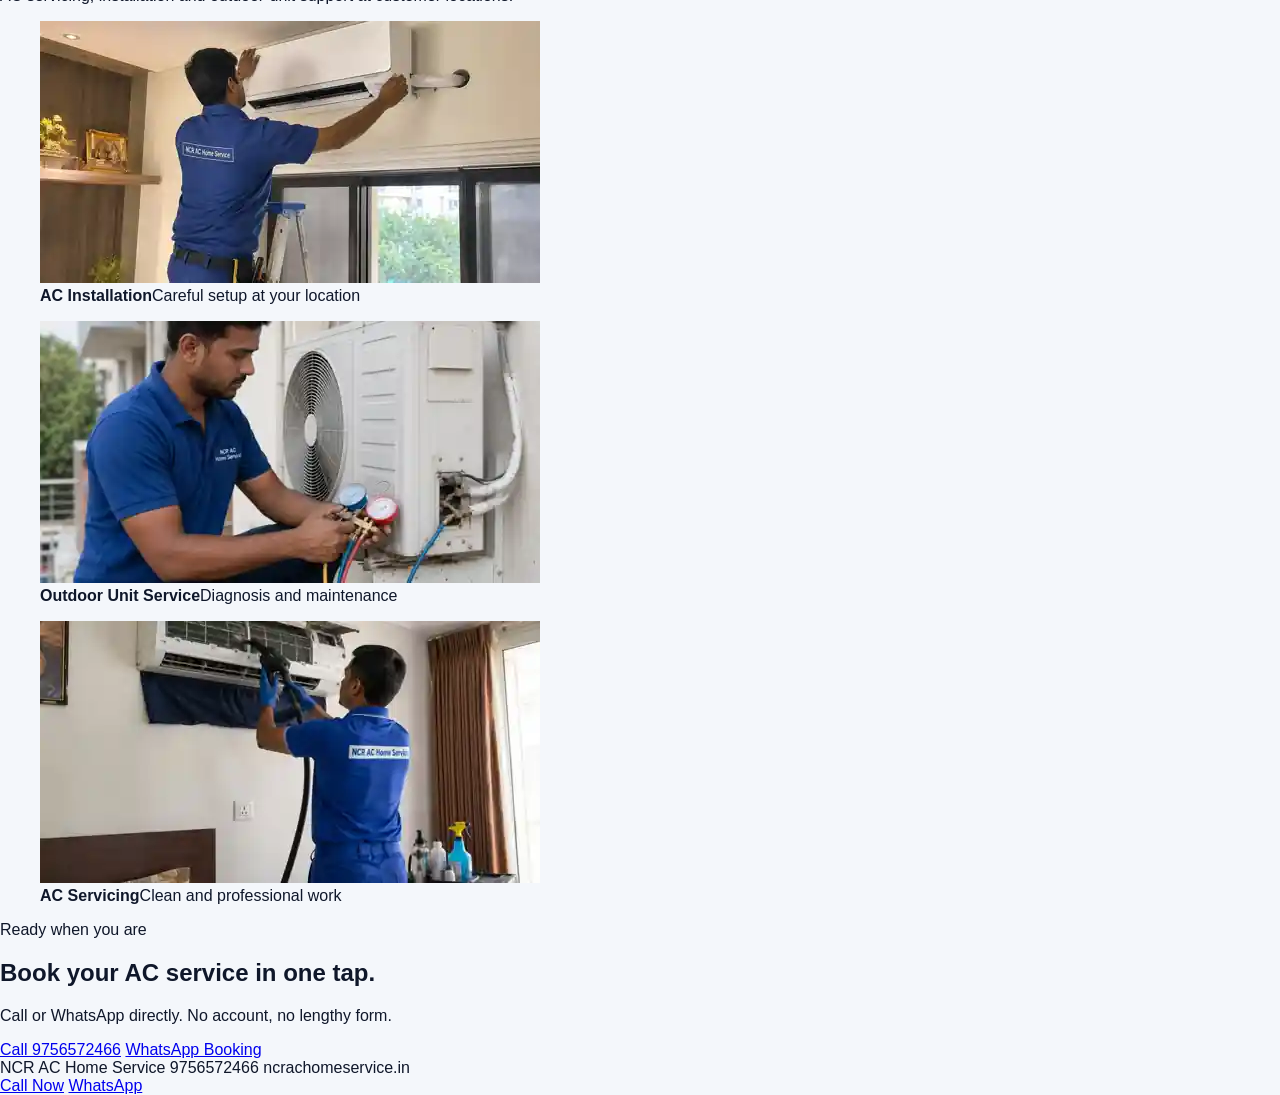
==== commit b43dbb70: "Redesign homepage with premium minimal AC service experience" ====
--- a/index.html
+++ b/index.html
@@ -3,71 +3,155 @@
 <head>
   <meta charset="utf-8">
   <meta name="viewport" content="width=device-width,initial-scale=1">
-  <title>NCR AC Home Service | AC Service, Installation & Uninstallation</title>
-  <meta name="description" content="Doorstep AC service in Noida, Greater Noida and Ghaziabad. AC Service ₹400, Uninstallation ₹500, Installation ₹1,200. Call or WhatsApp 9756572466.">
-  <meta name="theme-color" content="#0b4a6b">
+  <title>NCR AC Home Service | AC Repair, Service & Installation</title>
+  <meta name="description" content="Professional doorstep AC service in Noida, Greater Noida and Ghaziabad. AC Service ₹400, Uninstallation ₹500, Installation ₹1,200. Call or WhatsApp 9756572466.">
+  <meta name="theme-color" content="#071f33">
   <link rel="canonical" href="https://ncrachomeservice.in/">
+  <meta property="og:title" content="NCR AC Home Service">
+  <meta property="og:description" content="Professional doorstep AC service across Noida, Greater Noida and Ghaziabad.">
+  <meta property="og:type" content="website">
+  <meta property="og:url" content="https://ncrachomeservice.in/">
   <link rel="stylesheet" href="styles.css">
+  <script type="application/ld+json">
+  {"@context":"https://schema.org","@type":"HVACBusiness","name":"NCR AC Home Service","url":"https://ncrachomeservice.in/","telephone":"+91-9756572466","description":"Doorstep AC repair, service, installation and uninstallation in Noida, Greater Noida and Ghaziabad.","areaServed":["Noida","Greater Noida","Ghaziabad"]}
+  </script>
 </head>
 <body>
-  <header class="topbar">
-    <div class="container topbar-inner">
-      <div class="brand">
-        <div class="brand-mark">❄</div>
-        <div>
-          <h1>NCR AC Home Service</h1>
-          <p>Noida • Greater Noida • Ghaziabad</p>
-        </div>
-      </div>
-      <div class="top-actions desktop-only">
-        <a class="btn btn-light" href="tel:+919756572466">Call Now</a>
-        <a class="btn btn-green" href="https://wa.me/919756572466?text=Hello%2C%20I%20want%20to%20book%20an%20AC%20service." target="_blank" rel="noopener">WhatsApp</a>
+  <header class="site-header">
+    <div class="shell header-inner">
+      <a class="brand" href="/" aria-label="NCR AC Home Service home">
+        <span class="brand-icon">❄</span>
+        <span class="brand-copy">
+          <strong>NCR AC Home Service</strong>
+          <small>Noida · Greater Noida · Ghaziabad</small>
+        </span>
+      </a>
+      <div class="header-actions">
+        <a class="header-call" href="tel:+919756572466">Call</a>
+        <a class="header-wa" href="https://wa.me/919756572466?text=Hello%2C%20I%20want%20to%20book%20an%20AC%20service." target="_blank" rel="noopener">WhatsApp</a>
       </div>
     </div>
   </header>
 
   <main>
     <section class="hero">
-      <div class="container hero-inner">
-        <span class="tag">Doorstep AC Service</span>
-        <h2>AC Service at Your Doorstep</h2>
-        <p class="lead">Clear pricing. Direct booking. Call or WhatsApp to schedule your service.</p>
+      <div class="shell hero-grid">
+        <div class="hero-content">
+          <span class="kicker">Professional doorstep AC care</span>
+          <h1>Your AC, serviced <span>properly.</span></h1>
+          <p class="hero-lead">Fast booking, clear prices and professional home service. No complicated forms. Just call or WhatsApp.</p>
 
-        <div class="price-grid">
-          <article class="price-card featured">
+          <div class="hero-actions">
+            <a class="primary-action" href="tel:+919756572466">Call 9756572466</a>
+            <a class="whatsapp-action" href="https://wa.me/919756572466?text=Hello%2C%20I%20want%20to%20book%20an%20AC%20service." target="_blank" rel="noopener">Book on WhatsApp</a>
+          </div>
+
+          <div class="quick-prices" aria-label="Service prices">
+            <div><span>AC Service</span><b>₹400</b></div>
+            <div><span>Uninstallation</span><b>₹500</b></div>
+            <div><span>Installation</span><b>₹1,200</b></div>
+          </div>
+        </div>
+
+        <div class="hero-media">
+          <div class="image-frame">
+            <img src="assets/ac-servicing.svg" alt="NCR AC Home Service technician servicing a split air conditioner">
+          </div>
+          <div class="media-note">
+            <span class="pulse"></span>
+            <div><strong>Home service available</strong><small>Noida · Greater Noida · Ghaziabad</small></div>
+          </div>
+        </div>
+      </div>
+    </section>
+
+    <section class="services">
+      <div class="shell">
+        <div class="section-heading">
+          <span>Simple pricing</span>
+          <h2>Choose what you need.</h2>
+          <p>Everything important is right here. Repair and gas-refilling charges are confirmed after inspection.</p>
+        </div>
+
+        <div class="service-grid">
+          <article class="service-card accent">
+            <div class="service-top"><span class="service-number">01</span><span class="service-tag">Popular</span></div>
             <h3>AC Service</h3>
-            <div class="price">₹400</div>
+            <p>Cleaning and basic performance check for split or window AC.</p>
+            <div class="service-price">₹400</div>
           </article>
-
-          <article class="price-card">
+          <article class="service-card">
+            <div class="service-top"><span class="service-number">02</span></div>
             <h3>AC Uninstallation</h3>
-            <div class="price">₹500</div>
+            <p>Safe removal of the AC unit from your current location.</p>
+            <div class="service-price">₹500</div>
           </article>
-
-          <article class="price-card">
+          <article class="service-card">
+            <div class="service-top"><span class="service-number">03</span></div>
             <h3>AC Installation</h3>
-            <div class="price">₹1,200</div>
+            <p>Professional installation at your home or office.</p>
+            <div class="service-price">₹1,200</div>
           </article>
-
-          <article class="price-card">
+          <article class="service-card dark-card">
+            <div class="service-top"><span class="service-number">04</span></div>
             <h3>AC Repair</h3>
-            <div class="small-price">After inspection</div>
+            <p>Cooling, leakage, noise or operating issue inspection.</p>
+            <div class="service-price small">After inspection</div>
           </article>
         </div>
+      </div>
+    </section>
 
-        <div class="cta-row">
-          <a class="btn btn-primary" href="tel:+919756572466">📞 Call 9756572466</a>
-          <a class="btn btn-green" href="https://wa.me/919756572466?text=Hello%2C%20I%20want%20to%20book%20an%20AC%20service." target="_blank" rel="noopener">💬 Book on WhatsApp</a>
+    <section class="work">
+      <div class="shell">
+        <div class="work-heading">
+          <div><span>Our work</span><h2>Professional service, without the clutter.</h2></div>
+          <p>AC servicing, installation and outdoor-unit support at customer locations.</p>
         </div>
 
-        <p class="note">Available in Noida, Greater Noida and Ghaziabad</p>
+        <div class="work-grid">
+          <figure class="work-card work-main">
+            <img src="assets/ac-installation.svg" alt="AC installation at a customer location">
+            <figcaption><strong>AC Installation</strong><span>Careful setup at your location</span></figcaption>
+          </figure>
+          <figure class="work-card">
+            <img src="assets/ac-outdoor-service.svg" alt="Outdoor AC unit service">
+            <figcaption><strong>Outdoor Unit Service</strong><span>Diagnosis and maintenance</span></figcaption>
+          </figure>
+          <figure class="work-card">
+            <img src="assets/ac-servicing.svg" alt="Indoor AC servicing">
+            <figcaption><strong>AC Servicing</strong><span>Clean and professional work</span></figcaption>
+          </figure>
+        </div>
+      </div>
+    </section>
+
+    <section class="booking">
+      <div class="shell booking-box">
+        <div>
+          <span>Ready when you are</span>
+          <h2>Book your AC service in one tap.</h2>
+          <p>Call or WhatsApp directly. No account, no lengthy form.</p>
+        </div>
+        <div class="booking-actions">
+          <a class="booking-call" href="tel:+919756572466">Call 9756572466</a>
+          <a class="booking-wa" href="https://wa.me/919756572466?text=Hello%2C%20I%20want%20to%20book%20an%20AC%20service." target="_blank" rel="noopener">WhatsApp Booking</a>
+        </div>
       </div>
     </section>
   </main>
 
-  <div class="mobile-bar">
-    <a class="btn btn-primary" href="tel:+919756572466">Call Now</a>
-    <a class="btn btn-green" href="https://wa.me/919756572466?text=Hello%2C%20I%20want%20to%20book%20an%20AC%20service." target="_blank" rel="noopener">WhatsApp</a>
+  <footer>
+    <div class="shell footer-inner">
+      <span>NCR AC Home Service</span>
+      <span>9756572466</span>
+      <span>ncrachomeservice.in</span>
+    </div>
+  </footer>
+
+  <div class="mobile-actions">
+    <a href="tel:+919756572466">Call Now</a>
+    <a href="https://wa.me/919756572466?text=Hello%2C%20I%20want%20to%20book%20an%20AC%20service." target="_blank" rel="noopener">WhatsApp</a>
   </div>
 </body>
 </html>
--- a/styles.css
+++ b/styles.css
@@ -1,18 +1,176 @@
-:root{
-  --navy:#082f49;--navy2:#0c4a6e;--blue:#0284c7;--cyan:#38bdf8;--ice:#f0f9ff;
-  --slate:#0f172a;--muted:#475569;--line:#dbeafe;--white:#fff;--green:#16a34a;--amber:#f59e0b;
-  --shadow:0 24px 70px rgba(2,132,199,.14)
+*{box-sizing:border-box}
+body{
+  margin:0;
+  font-family:Arial,Helvetica,sans-serif;
+  background:#f4f7fb;
+  color:#0f172a;
 }
-*{box-sizing:border-box}html{scroll-behavior:smooth}body{margin:0;font-family:Arial,Helvetica,sans-serif;color:var(--slate);background:#fff;line-height:1.6}a{color:inherit;text-decoration:none}img{max-width:100%;display:block}
-.container{width:min(1140px,92%);margin:auto}.section{padding:78px 0}.eyebrow{display:inline-block;font-size:.78rem;letter-spacing:.18em;text-transform:uppercase;font-weight:800;color:var(--blue);margin-bottom:10px}.title{font-size:clamp(2rem,4vw,3.3rem);line-height:1.08;margin:0 0 16px}.sub{color:var(--muted);font-size:1.05rem;max-width:720px}.topbar{background:#071e2b;color:#dff6ff;font-size:.9rem}.topbar .container{display:flex;justify-content:space-between;gap:20px;padding:8px 0;flex-wrap:wrap}.nav{position:sticky;top:0;z-index:50;background:rgba(255,255,255,.96);backdrop-filter:blur(12px);border-bottom:1px solid #e2e8f0}.navin{display:flex;align-items:center;justify-content:space-between;padding:14px 0}.brand{display:flex;gap:12px;align-items:center;font-weight:900}.brandmark{width:46px;height:46px;border-radius:14px;display:grid;place-items:center;background:linear-gradient(135deg,var(--navy),var(--blue));color:#fff;font-size:1.5rem;box-shadow:0 10px 30px rgba(2,132,199,.25)}.brand small{display:block;color:var(--muted);font-weight:700;font-size:.72rem;letter-spacing:.04em}.links{display:flex;gap:24px;align-items:center;font-weight:700;font-size:.94rem}.btn{display:inline-flex;align-items:center;justify-content:center;gap:8px;padding:12px 18px;border-radius:12px;font-weight:800;border:1px solid transparent;transition:.2s}.btn:hover{transform:translateY(-1px)}.btn-primary{background:var(--blue);color:#fff;box-shadow:0 10px 28px rgba(2,132,199,.25)}.btn-whatsapp{background:#16a34a;color:#fff}.btn-light{background:#fff;color:var(--navy);border-color:#cbd5e1}.mobile{display:none}
-.hero{position:relative;overflow:hidden;background:linear-gradient(135deg,#062334 0%,#0c4a6e 55%,#0369a1 100%);color:#fff;padding:84px 0}.hero:before{content:"";position:absolute;inset:auto -160px -160px auto;width:460px;height:460px;border-radius:50%;background:rgba(56,189,248,.18);filter:blur(2px)}.hero-grid{display:grid;grid-template-columns:1.05fr .95fr;gap:56px;align-items:center;position:relative}.badge{display:inline-flex;gap:8px;align-items:center;padding:8px 12px;border:1px solid rgba(255,255,255,.2);background:rgba(255,255,255,.08);border-radius:999px;font-weight:800;font-size:.82rem}.hero h1{font-size:clamp(2.6rem,5vw,5rem);line-height:1.0;margin:18px 0 22px;letter-spacing:-.03em}.hero p{color:#d9f3ff;font-size:1.12rem;max-width:680px}.hero-actions{display:flex;gap:12px;flex-wrap:wrap;margin:30px 0}.proof{display:flex;gap:16px;flex-wrap:wrap;color:#e0f2fe;font-size:.9rem;font-weight:700}.proof span{display:flex;align-items:center;gap:7px}.hero-card{background:#fff;color:var(--slate);border-radius:24px;padding:18px;box-shadow:0 35px 90px rgba(0,0,0,.28);transform:rotate(1deg)}.hero-card img{border-radius:18px;aspect-ratio:16/10;object-fit:cover}.price-strip{display:grid;grid-template-columns:repeat(3,1fr);gap:10px;margin-top:14px}.price-box{background:var(--ice);padding:14px;border-radius:14px;text-align:center}.price-box b{display:block;font-size:1.4rem;color:var(--navy)}.price-box small{color:var(--muted)}
-.cards{display:grid;grid-template-columns:repeat(3,1fr);gap:22px}.card{border:1px solid #e2e8f0;border-radius:20px;padding:24px;background:#fff;box-shadow:0 12px 36px rgba(15,23,42,.06)}.icon{width:48px;height:48px;border-radius:14px;background:var(--ice);display:grid;place-items:center;color:var(--blue);font-size:1.4rem;margin-bottom:18px}.card h3{margin:0 0 8px;font-size:1.25rem}.card p{margin:0;color:var(--muted)}.card .price{margin-top:16px;color:var(--navy);font-weight:900;font-size:1.1rem}
-.band{background:#f8fafc;border-top:1px solid #e2e8f0;border-bottom:1px solid #e2e8f0}.gallery{display:grid;grid-template-columns:1.15fr .85fr .85fr;gap:16px}.gallery img{width:100%;height:100%;min-height:250px;object-fit:cover;border-radius:20px}.gallery img:first-child{min-height:420px}.why{display:grid;grid-template-columns:.9fr 1.1fr;gap:46px;align-items:center}.why-photo{border-radius:24px;box-shadow:var(--shadow)}.checklist{display:grid;gap:14px;margin-top:26px}.check{display:flex;gap:12px;align-items:flex-start}.check i{font-style:normal;width:28px;height:28px;display:grid;place-items:center;border-radius:50%;background:#dcfce7;color:#166534;font-weight:900;flex:0 0 auto}
-.pricing{overflow:hidden;border:1px solid #dbeafe;border-radius:22px;box-shadow:var(--shadow)}.pricing-row{display:grid;grid-template-columns:1fr auto;gap:18px;align-items:center;padding:20px 24px;border-bottom:1px solid #e2e8f0}.pricing-row:last-child{border-bottom:0}.pricing-row:nth-child(3){background:#f0f9ff}.pricing-row b{font-size:1.28rem;color:var(--navy)}.pricing-row small{display:block;color:var(--muted)}
-.areas{display:grid;grid-template-columns:repeat(3,1fr);gap:18px}.area{padding:24px;border-radius:18px;background:linear-gradient(180deg,#fff,#f0f9ff);border:1px solid #bae6fd}.area h3{margin:0 0 6px}.area a{color:var(--blue);font-weight:800}
-.cta{background:linear-gradient(135deg,#0c4a6e,#0284c7);color:#fff;border-radius:28px;padding:44px;display:grid;grid-template-columns:1fr auto;gap:30px;align-items:center}.cta h2{margin:0 0 8px;font-size:clamp(2rem,4vw,3rem)}.cta p{margin:0;color:#e0f2fe}.form-wrap{display:grid;grid-template-columns:.82fr 1.18fr;gap:0;border-radius:26px;overflow:hidden;box-shadow:var(--shadow);border:1px solid #dbeafe}.form-info{padding:36px;background:#0c4a6e;color:#fff}.form-info p{color:#dbeafe}.form{padding:36px;background:#fff}.form-grid{display:grid;grid-template-columns:1fr 1fr;gap:16px}.field{display:grid;gap:7px}.field.full{grid-column:1/-1}.field label{font-size:.88rem;font-weight:800}.field input,.field select,.field textarea{width:100%;padding:12px 13px;border:1px solid #cbd5e1;border-radius:11px;font:inherit;outline:none}.field input:focus,.field select:focus,.field textarea:focus{border-color:var(--blue);box-shadow:0 0 0 3px #e0f2fe}.note{font-size:.8rem;color:var(--muted)}
-.faq{display:grid;gap:12px;max-width:860px}.faq details{border:1px solid #e2e8f0;border-radius:16px;padding:16px 18px;background:#fff}.faq summary{cursor:pointer;font-weight:800}.faq p{color:var(--muted)}
-.footer{background:#071e2b;color:#cbd5e1;padding:44px 0 26px;margin-top:76px}.footer-grid{display:grid;grid-template-columns:1.2fr .8fr .8fr;gap:30px}.footer h4{color:#fff;margin:0 0 10px}.footer a{display:block;margin:5px 0}.copyright{border-top:1px solid rgba(255,255,255,.12);margin-top:32px;padding-top:20px;font-size:.85rem}.floating{position:fixed;right:18px;bottom:18px;z-index:60;background:#16a34a;color:#fff;width:56px;height:56px;border-radius:50%;display:grid;place-items:center;font-weight:900;box-shadow:0 18px 40px rgba(22,163,74,.35)}
-.local-hero{background:linear-gradient(135deg,#082f49,#075985);color:#fff;padding:64px 0}.breadcrumbs{font-size:.85rem;color:#bae6fd;margin-bottom:16px}.content-grid{display:grid;grid-template-columns:1fr 340px;gap:36px}.aside{border:1px solid #dbeafe;border-radius:18px;padding:22px;height:max-content;position:sticky;top:92px}.aside h3{margin-top:0}.seo-copy h2{margin-top:38px;line-height:1.2}.seo-copy p,.seo-copy li{color:#475569}
-@media(max-width:900px){.links{display:none}.mobile{display:inline-flex}.hero-grid,.why,.form-wrap,.content-grid{grid-template-columns:1fr}.hero-card{transform:none}.cards{grid-template-columns:1fr 1fr}.gallery{grid-template-columns:1fr 1fr}.gallery img:first-child{grid-column:1/-1;min-height:330px}.areas{grid-template-columns:1fr}.cta{grid-template-columns:1fr}.footer-grid{grid-template-columns:1fr 1fr}.aside{position:static}}
-@media(max-width:620px){.section{padding:58px 0}.hero{padding:58px 0}.cards,.form-grid,.footer-grid{grid-template-columns:1fr}.gallery{grid-template-columns:1fr}.gallery img,.gallery img:first-child{min-height:230px}.price-strip{grid-template-columns:1fr}.topbar .container{justify-content:center;text-align:center}.cta{padding:28px}.form,.form-info{padding:24px}.navin{padding:10px 0}.brand small{display:none}}
+.container{
+  width:min(1100px,92%);
+  margin:0 auto;
+}
+.topbar{
+  background:#ffffff;
+  border-bottom:1px solid #dbe3ed;
+  position:sticky;
+  top:0;
+  z-index:10;
+}
+.topbar-inner{
+  display:flex;
+  align-items:center;
+  justify-content:space-between;
+  gap:20px;
+  padding:16px 0;
+}
+.brand{
+  display:flex;
+  align-items:center;
+  gap:14px;
+}
+.brand-mark{
+  width:42px;
+  height:42px;
+  border-radius:12px;
+  display:grid;
+  place-items:center;
+  background:#0b4a6b;
+  color:#fff;
+  font-size:24px;
+}
+.brand h1{
+  margin:0;
+  font-size:20px;
+}
+.brand p{
+  margin:4px 0 0;
+  color:#64748b;
+  font-size:13px;
+}
+.hero{
+  min-height:calc(100vh - 76px);
+  display:flex;
+  align-items:center;
+  padding:54px 0 84px;
+  background:linear-gradient(180deg,#0b4a6b 0%,#136792 100%);
+}
+.hero-inner{
+  max-width:780px;
+  text-align:left;
+}
+.tag{
+  display:inline-block;
+  padding:8px 14px;
+  border-radius:999px;
+  background:rgba(255,255,255,.12);
+  color:#fff;
+  font-size:13px;
+  font-weight:700;
+}
+.hero h2{
+  margin:18px 0 14px;
+  font-size:56px;
+  line-height:1.05;
+  color:#fff;
+}
+.lead{
+  max-width:650px;
+  font-size:18px;
+  line-height:1.7;
+  color:#e6f2fb;
+  margin:0 0 30px;
+}
+.price-grid{
+  display:grid;
+  grid-template-columns:repeat(2,minmax(0,1fr));
+  gap:16px;
+  margin:0 0 28px;
+}
+.price-card{
+  background:#fff;
+  border-radius:18px;
+  padding:22px;
+  box-shadow:0 10px 24px rgba(0,0,0,.08);
+}
+.price-card.featured{
+  border:2px solid #16a34a;
+}
+.price-card h3{
+  margin:0 0 12px;
+  font-size:18px;
+}
+.price{
+  font-size:34px;
+  font-weight:800;
+  color:#0b4a6b;
+}
+.small-price{
+  font-size:22px;
+  font-weight:700;
+  color:#334155;
+}
+.cta-row,.top-actions{
+  display:flex;
+  gap:14px;
+  flex-wrap:wrap;
+}
+.btn{
+  text-decoration:none;
+  display:inline-flex;
+  justify-content:center;
+  align-items:center;
+  padding:14px 22px;
+  border-radius:14px;
+  font-weight:700;
+  border:2px solid transparent;
+  transition:.2s ease;
+}
+.btn:hover{transform:translateY(-1px)}
+.btn-primary{
+  background:#ffffff;
+  color:#0b4a6b;
+}
+.btn-light{
+  background:#edf6ff;
+  color:#0b4a6b;
+}
+.btn-green{
+  background:#16a34a;
+  color:#fff;
+}
+.note{
+  margin-top:18px;
+  color:#d9edf8;
+  font-size:15px;
+}
+.mobile-bar{
+  display:none;
+}
+@media (max-width:800px){
+  .desktop-only{display:none}
+  .hero{
+    min-height:auto;
+    padding:34px 0 96px;
+  }
+  .hero h2{
+    font-size:38px;
+  }
+  .lead{
+    font-size:16px;
+  }
+  .price-grid{
+    grid-template-columns:1fr;
+  }
+  .mobile-bar{
+    display:grid;
+    grid-template-columns:1fr 1fr;
+    gap:10px;
+    position:fixed;
+    left:0;
+    right:0;
+    bottom:0;
+    background:#fff;
+    padding:12px;
+    border-top:1px solid #dbe3ed;
+  }
+}
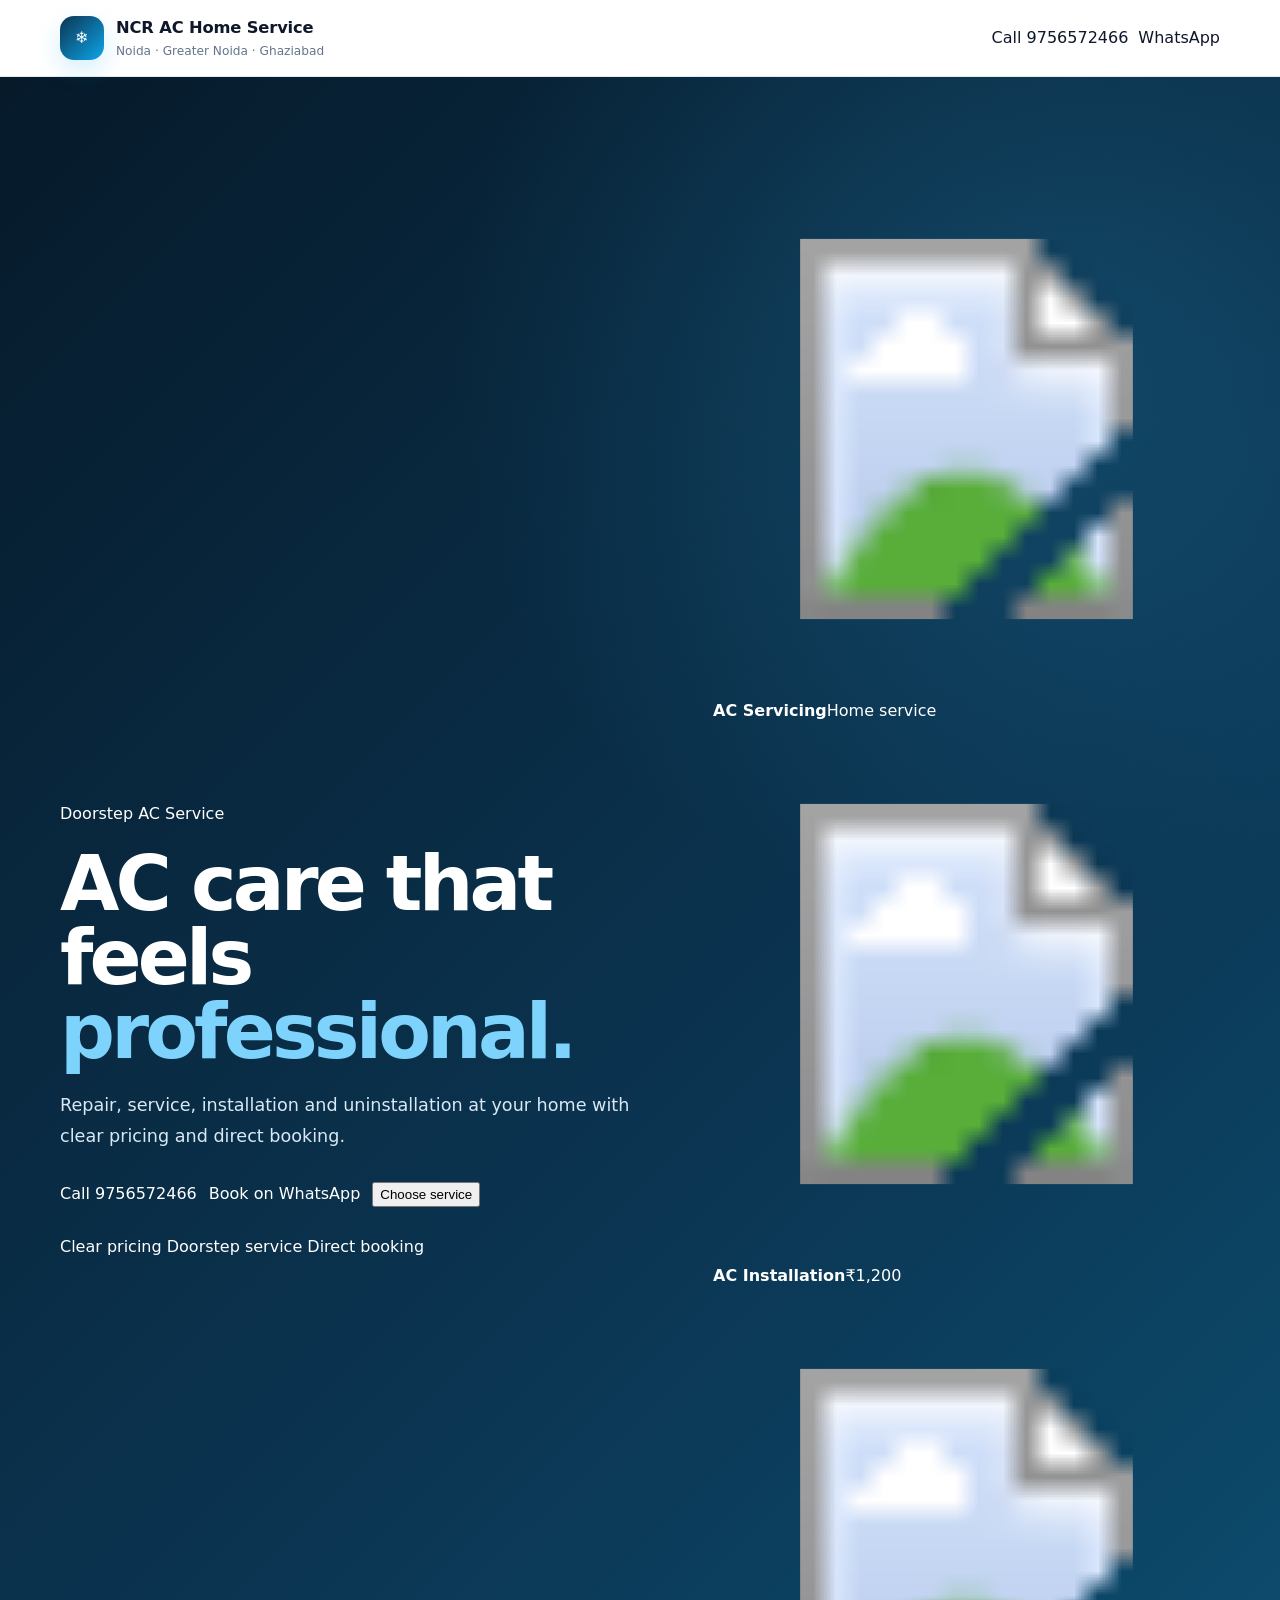
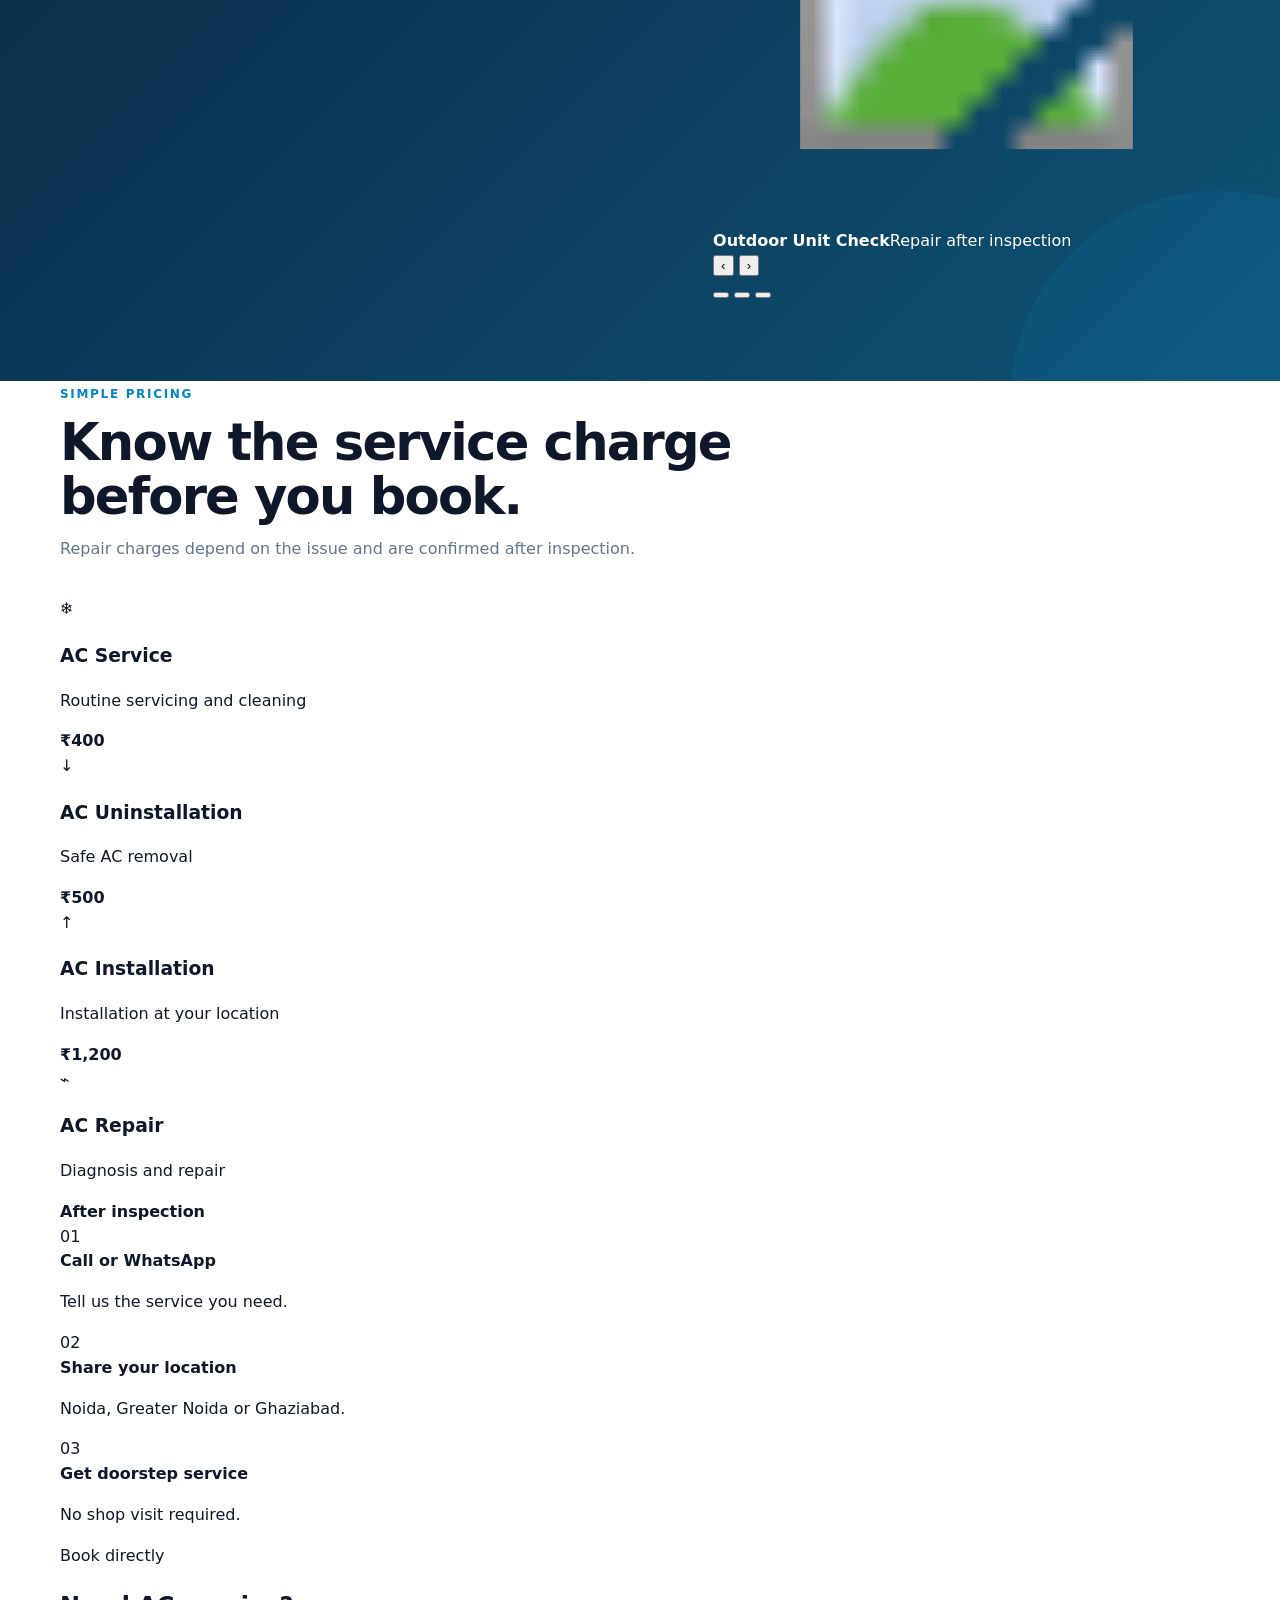
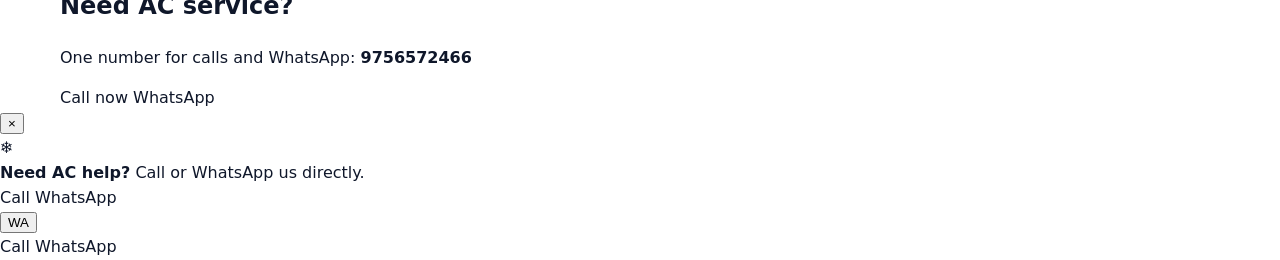
==== commit c374f429: "Redesign homepage with premium slideshow and booking popups" ====
--- a/index.html
+++ b/index.html
@@ -8,7 +8,7 @@
   <meta name="theme-color" content="#071f33">
   <link rel="canonical" href="https://ncrachomeservice.in/">
   <meta property="og:title" content="NCR AC Home Service">
-  <meta property="og:description" content="Professional doorstep AC service across Noida, Greater Noida and Ghaziabad.">
+  <meta property="og:description" content="Doorstep AC repair, service, installation and uninstallation across Noida, Greater Noida and Ghaziabad.">
   <meta property="og:type" content="website">
   <meta property="og:url" content="https://ncrachomeservice.in/">
   <link rel="stylesheet" href="styles.css">
@@ -26,9 +26,10 @@
           <small>Noida · Greater Noida · Ghaziabad</small>
         </span>
       </a>
+
       <div class="header-actions">
-        <a class="header-call" href="tel:+919756572466">Call</a>
-        <a class="header-wa" href="https://wa.me/919756572466?text=Hello%2C%20I%20want%20to%20book%20an%20AC%20service." target="_blank" rel="noopener">WhatsApp</a>
+        <a class="header-link desktop-action" href="tel:+919756572466">Call 9756572466</a>
+        <a class="button button-whatsapp" href="https://wa.me/919756572466?text=Hello%2C%20I%20want%20to%20book%20an%20AC%20service." target="_blank" rel="noopener">WhatsApp</a>
       </div>
     </div>
   </header>
@@ -36,122 +37,148 @@
   <main>
     <section class="hero">
       <div class="shell hero-grid">
-        <div class="hero-content">
-          <span class="kicker">Professional doorstep AC care</span>
-          <h1>Your AC, serviced <span>properly.</span></h1>
-          <p class="hero-lead">Fast booking, clear prices and professional home service. No complicated forms. Just call or WhatsApp.</p>
+        <div class="hero-copy">
+          <span class="eyebrow">Doorstep AC Service</span>
+          <h1>AC care that feels <span>professional.</span></h1>
+          <p class="hero-lead">Repair, service, installation and uninstallation at your home with clear pricing and direct booking.</p>
 
           <div class="hero-actions">
-            <a class="primary-action" href="tel:+919756572466">Call 9756572466</a>
-            <a class="whatsapp-action" href="https://wa.me/919756572466?text=Hello%2C%20I%20want%20to%20book%20an%20AC%20service." target="_blank" rel="noopener">Book on WhatsApp</a>
+            <a class="button button-primary" href="tel:+919756572466">Call 9756572466</a>
+            <a class="button button-whatsapp" href="https://wa.me/919756572466?text=Hello%2C%20I%20want%20to%20book%20an%20AC%20service." target="_blank" rel="noopener">Book on WhatsApp</a>
+            <button class="button button-soft" type="button" data-open-booking>Choose service</button>
           </div>
 
-          <div class="quick-prices" aria-label="Service prices">
-            <div><span>AC Service</span><b>₹400</b></div>
-            <div><span>Uninstallation</span><b>₹500</b></div>
-            <div><span>Installation</span><b>₹1,200</b></div>
+          <div class="trust-row" aria-label="Service highlights">
+            <span>Clear pricing</span>
+            <span>Doorstep service</span>
+            <span>Direct booking</span>
           </div>
         </div>
 
-        <div class="hero-media">
-          <div class="image-frame">
-            <img src="assets/ac-servicing.svg" alt="NCR AC Home Service technician servicing a split air conditioner">
+        <div class="slider" data-slider aria-label="AC service work slideshow">
+          <div class="slides">
+            <article class="slide is-active" data-slide>
+              <img src="assets/ac-servicing.svg" alt="Technician servicing a split air conditioner at home" width="720" height="540">
+              <div class="slide-label"><strong>AC Servicing</strong><span>Home service</span></div>
+            </article>
+            <article class="slide" data-slide>
+              <img src="assets/ac-installation.svg" alt="Technician installing a split air conditioner at home" width="720" height="540" loading="lazy">
+              <div class="slide-label"><strong>AC Installation</strong><span>₹1,200</span></div>
+            </article>
+            <article class="slide" data-slide>
+              <img src="assets/ac-outdoor-service.svg" alt="Technician servicing an outdoor AC unit" width="720" height="540" loading="lazy">
+              <div class="slide-label"><strong>Outdoor Unit Check</strong><span>Repair after inspection</span></div>
+            </article>
           </div>
-          <div class="media-note">
-            <span class="pulse"></span>
-            <div><strong>Home service available</strong><small>Noida · Greater Noida · Ghaziabad</small></div>
+
+          <button class="slider-arrow slider-prev" type="button" data-prev aria-label="Previous image">‹</button>
+          <button class="slider-arrow slider-next" type="button" data-next aria-label="Next image">›</button>
+          <div class="slider-dots" role="tablist" aria-label="Choose slide">
+            <button class="dot is-active" type="button" data-dot="0" aria-label="Show slide 1"></button>
+            <button class="dot" type="button" data-dot="1" aria-label="Show slide 2"></button>
+            <button class="dot" type="button" data-dot="2" aria-label="Show slide 3"></button>
           </div>
         </div>
       </div>
     </section>
 
-    <section class="services">
+    <section class="pricing-section" aria-labelledby="pricing-title">
       <div class="shell">
         <div class="section-heading">
-          <span>Simple pricing</span>
-          <h2>Choose what you need.</h2>
-          <p>Everything important is right here. Repair and gas-refilling charges are confirmed after inspection.</p>
+          <span class="eyebrow eyebrow-dark">Simple pricing</span>
+          <h2 id="pricing-title">Know the service charge before you book.</h2>
+          <p>Repair charges depend on the issue and are confirmed after inspection.</p>
         </div>
 
-        <div class="service-grid">
-          <article class="service-card accent">
-            <div class="service-top"><span class="service-number">01</span><span class="service-tag">Popular</span></div>
-            <h3>AC Service</h3>
-            <p>Cleaning and basic performance check for split or window AC.</p>
-            <div class="service-price">₹400</div>
+        <div class="price-grid">
+          <article class="price-card featured-price">
+            <div class="price-icon">❄</div>
+            <div><h3>AC Service</h3><p>Routine servicing and cleaning</p></div>
+            <strong>₹400</strong>
           </article>
-          <article class="service-card">
-            <div class="service-top"><span class="service-number">02</span></div>
-            <h3>AC Uninstallation</h3>
-            <p>Safe removal of the AC unit from your current location.</p>
-            <div class="service-price">₹500</div>
+
+          <article class="price-card">
+            <div class="price-icon">↓</div>
+            <div><h3>AC Uninstallation</h3><p>Safe AC removal</p></div>
+            <strong>₹500</strong>
           </article>
-          <article class="service-card">
-            <div class="service-top"><span class="service-number">03</span></div>
-            <h3>AC Installation</h3>
-            <p>Professional installation at your home or office.</p>
-            <div class="service-price">₹1,200</div>
+
+          <article class="price-card">
+            <div class="price-icon">↑</div>
+            <div><h3>AC Installation</h3><p>Installation at your location</p></div>
+            <strong>₹1,200</strong>
           </article>
-          <article class="service-card dark-card">
-            <div class="service-top"><span class="service-number">04</span></div>
-            <h3>AC Repair</h3>
-            <p>Cooling, leakage, noise or operating issue inspection.</p>
-            <div class="service-price small">After inspection</div>
+
+          <article class="price-card">
+            <div class="price-icon">⌁</div>
+            <div><h3>AC Repair</h3><p>Diagnosis and repair</p></div>
+            <strong class="small-price">After inspection</strong>
           </article>
         </div>
       </div>
     </section>
 
-    <section class="work">
-      <div class="shell">
-        <div class="work-heading">
-          <div><span>Our work</span><h2>Professional service, without the clutter.</h2></div>
-          <p>AC servicing, installation and outdoor-unit support at customer locations.</p>
-        </div>
-
-        <div class="work-grid">
-          <figure class="work-card work-main">
-            <img src="assets/ac-installation.svg" alt="AC installation at a customer location">
-            <figcaption><strong>AC Installation</strong><span>Careful setup at your location</span></figcaption>
-          </figure>
-          <figure class="work-card">
-            <img src="assets/ac-outdoor-service.svg" alt="Outdoor AC unit service">
-            <figcaption><strong>Outdoor Unit Service</strong><span>Diagnosis and maintenance</span></figcaption>
-          </figure>
-          <figure class="work-card">
-            <img src="assets/ac-servicing.svg" alt="Indoor AC servicing">
-            <figcaption><strong>AC Servicing</strong><span>Clean and professional work</span></figcaption>
-          </figure>
-        </div>
+    <section class="service-strip">
+      <div class="shell service-strip-grid">
+        <article><span>01</span><div><strong>Call or WhatsApp</strong><p>Tell us the service you need.</p></div></article>
+        <article><span>02</span><div><strong>Share your location</strong><p>Noida, Greater Noida or Ghaziabad.</p></div></article>
+        <article><span>03</span><div><strong>Get doorstep service</strong><p>No shop visit required.</p></div></article>
       </div>
     </section>
 
-    <section class="booking">
-      <div class="shell booking-box">
+    <section class="final-cta">
+      <div class="shell final-cta-box">
         <div>
-          <span>Ready when you are</span>
-          <h2>Book your AC service in one tap.</h2>
-          <p>Call or WhatsApp directly. No account, no lengthy form.</p>
+          <span class="eyebrow">Book directly</span>
+          <h2>Need AC service?</h2>
+          <p>One number for calls and WhatsApp: <strong>9756572466</strong></p>
         </div>
-        <div class="booking-actions">
-          <a class="booking-call" href="tel:+919756572466">Call 9756572466</a>
-          <a class="booking-wa" href="https://wa.me/919756572466?text=Hello%2C%20I%20want%20to%20book%20an%20AC%20service." target="_blank" rel="noopener">WhatsApp Booking</a>
+        <div class="final-actions">
+          <a class="button button-light" href="tel:+919756572466">Call now</a>
+          <a class="button button-whatsapp" href="https://wa.me/919756572466?text=Hello%2C%20I%20want%20to%20book%20an%20AC%20service." target="_blank" rel="noopener">WhatsApp</a>
         </div>
       </div>
     </section>
   </main>
 
-  <footer>
-    <div class="shell footer-inner">
-      <span>NCR AC Home Service</span>
-      <span>9756572466</span>
-      <span>ncrachomeservice.in</span>
+  <div class="help-toast" data-help-toast aria-live="polite">
+    <button class="toast-close" type="button" data-close-toast aria-label="Close">×</button>
+    <div class="toast-icon">❄</div>
+    <div class="toast-copy">
+      <strong>Need AC help?</strong>
+      <span>Call or WhatsApp us directly.</span>
+      <div class="toast-actions">
+        <a href="tel:+919756572466">Call</a>
+        <a href="https://wa.me/919756572466?text=Hello%2C%20I%20need%20AC%20service." target="_blank" rel="noopener">WhatsApp</a>
+      </div>
     </div>
-  </footer>
+  </div>
 
-  <div class="mobile-actions">
-    <a href="tel:+919756572466">Call Now</a>
+  <button class="floating-whatsapp" type="button" data-open-booking aria-label="Open quick booking">WA</button>
+
+  <div class="modal-backdrop" data-booking-modal hidden>
+    <section class="booking-modal" role="dialog" aria-modal="true" aria-labelledby="booking-title">
+      <button class="modal-close" type="button" data-close-booking aria-label="Close booking popup">×</button>
+      <span class="eyebrow eyebrow-dark">Quick booking</span>
+      <h2 id="booking-title">Choose a service</h2>
+      <p>Select a service and continue directly to WhatsApp.</p>
+
+      <div class="quick-services">
+        <button type="button" data-service="AC Service - ₹400"><span>AC Service</span><strong>₹400</strong></button>
+        <button type="button" data-service="AC Uninstallation - ₹500"><span>AC Uninstallation</span><strong>₹500</strong></button>
+        <button type="button" data-service="AC Installation - ₹1,200"><span>AC Installation</span><strong>₹1,200</strong></button>
+        <button type="button" data-service="AC Repair - Inspection required"><span>AC Repair</span><strong>Inspection</strong></button>
+      </div>
+
+      <a class="button button-whatsapp modal-whatsapp" data-modal-whatsapp href="https://wa.me/919756572466?text=Hello%2C%20I%20want%20to%20book%20an%20AC%20service." target="_blank" rel="noopener">Continue on WhatsApp</a>
+    </section>
+  </div>
+
+  <div class="mobile-contact-bar">
+    <a href="tel:+919756572466">Call</a>
     <a href="https://wa.me/919756572466?text=Hello%2C%20I%20want%20to%20book%20an%20AC%20service." target="_blank" rel="noopener">WhatsApp</a>
   </div>
+
+  <script src="script.js"></script>
 </body>
 </html>
--- a/styles.css
+++ b/styles.css
@@ -1,176 +1,130 @@
 *{box-sizing:border-box}
-body{
-  margin:0;
-  font-family:Arial,Helvetica,sans-serif;
-  background:#f4f7fb;
-  color:#0f172a;
+:root{--navy:#071f33;--navy2:#0b3552;--blue:#0ea5e9;--blue2:#38bdf8;--green:#16a34a;--text:#0f172a;--muted:#64748b;--line:#e2e8f0;--soft:#f7fafc;--white:#fff}
+html{scroll-behavior:smooth}
+body{margin:0;font-family:Inter,ui-sans-serif,system-ui,-apple-system,BlinkMacSystemFont,"Segoe UI",sans-serif;color:var(--text);background:#fff;line-height:1.55}
+a{text-decoration:none;color:inherit}
+img{display:block;max-width:100%}
+.shell{width:min(1160px,92%);margin:0 auto}
+
+.site-header{position:sticky;top:0;z-index:30;background:rgba(255,255,255,.94);backdrop-filter:blur(14px);border-bottom:1px solid rgba(226,232,240,.9)}
+.header-inner{min-height:76px;display:flex;align-items:center;justify-content:space-between;gap:22px}
+.brand{display:flex;align-items:center;gap:12px}
+.brand-icon{width:44px;height:44px;border-radius:14px;display:grid;place-items:center;color:#fff;background:linear-gradient(135deg,var(--navy2),var(--blue));box-shadow:0 10px 25px rgba(14,165,233,.18)}
+.brand-copy{display:flex;flex-direction:column}
+.brand-copy strong{font-size:1.02rem;letter-spacing:-.01em}
+.brand-copy small{font-size:.76rem;color:var(--muted);margin-top:2px}
+.header-actions{display:flex;gap:10px}
+.header-call,.header-wa{padding:11px 16px;border-radius:12px;font-size:.88rem;font-weight:800}
+.header-call{border:1px solid #cbd5e1;background:#fff}
+.header-wa{background:var(--green);color:#fff;box-shadow:0 8px 20px rgba(22,163,74,.18)}
+
+.hero{position:relative;overflow:hidden;background:radial-gradient(circle at 80% 15%,rgba(56,189,248,.18),transparent 30%),linear-gradient(135deg,#061a2a 0%,#0b3552 56%,#0d5275 100%);color:#fff;padding:82px 0 78px}
+.hero:after{content:"";position:absolute;width:420px;height:420px;border-radius:50%;background:rgba(14,165,233,.09);right:-150px;bottom:-230px}
+.hero-grid{position:relative;z-index:1;display:grid;grid-template-columns:1.08fr .92fr;gap:58px;align-items:center}
+.kicker{display:inline-flex;padding:8px 12px;border:1px solid rgba(255,255,255,.18);border-radius:999px;background:rgba(255,255,255,.07);font-size:.76rem;font-weight:800;text-transform:uppercase;letter-spacing:.09em;color:#dff4ff}
+.hero h1{font-size:clamp(3rem,6vw,5.7rem);line-height:.96;letter-spacing:-.05em;margin:20px 0 22px;max-width:760px}
+.hero h1 span{color:#7dd3fc}
+.hero-lead{font-size:1.1rem;line-height:1.75;color:#d8e9f5;max-width:650px;margin:0}
+.hero-actions{display:flex;gap:12px;flex-wrap:wrap;margin:30px 0 28px}
+.primary-action,.whatsapp-action{display:inline-flex;align-items:center;justify-content:center;min-height:52px;padding:0 22px;border-radius:14px;font-weight:850;transition:.2s}
+.primary-action{background:#fff;color:var(--navy);box-shadow:0 16px 38px rgba(0,0,0,.16)}
+.whatsapp-action{background:var(--green);color:#fff;box-shadow:0 16px 34px rgba(22,163,74,.18)}
+.primary-action:hover,.whatsapp-action:hover{transform:translateY(-2px)}
+.quick-prices{display:grid;grid-template-columns:repeat(3,1fr);gap:10px;max-width:650px}
+.quick-prices div{padding:15px 16px;border-radius:16px;border:1px solid rgba(255,255,255,.13);background:rgba(255,255,255,.07)}
+.quick-prices span{display:block;font-size:.77rem;color:#bfe7fa;margin-bottom:5px}
+.quick-prices b{font-size:1.28rem}
+.hero-media{position:relative}
+.image-frame{padding:14px;border-radius:28px;background:rgba(255,255,255,.98);box-shadow:0 38px 90px rgba(0,0,0,.28);transform:rotate(1deg)}
+.image-frame img{width:100%;aspect-ratio:500/262;object-fit:cover;border-radius:19px}
+.media-note{position:absolute;left:-26px;bottom:-22px;display:flex;align-items:center;gap:12px;background:#fff;color:var(--text);padding:14px 16px;border-radius:16px;box-shadow:0 20px 50px rgba(2,12,27,.22);min-width:255px}
+.media-note .pulse{width:10px;height:10px;border-radius:50%;background:#22c55e;box-shadow:0 0 0 6px rgba(34,197,94,.14)}
+.media-note div{display:flex;flex-direction:column}
+.media-note strong{font-size:.86rem}
+.media-note small{font-size:.72rem;color:var(--muted);margin-top:2px}
+
+.services{padding:92px 0;background:#fff}
+.section-heading{max-width:720px;margin-bottom:34px}
+.section-heading>span,.work-heading>div>span,.booking-box>div>span{font-size:.75rem;letter-spacing:.14em;text-transform:uppercase;font-weight:850;color:#0284c7}
+.section-heading h2,.work-heading h2,.booking-box h2{font-size:clamp(2.2rem,4vw,3.7rem);line-height:1.05;letter-spacing:-.035em;margin:10px 0 12px}
+.section-heading p,.work-heading p,.booking-box p{color:var(--muted);font-size:1rem;line-height:1.75;margin:0}
+.service-grid{display:grid;grid-template-columns:repeat(4,1fr);gap:16px}
+.service-card{min-height:285px;border:1px solid var(--line);border-radius:24px;padding:24px;background:#fff;display:flex;flex-direction:column;box-shadow:0 12px 34px rgba(15,23,42,.045);transition:.2s}
+.service-card:hover{transform:translateY(-4px);box-shadow:0 22px 46px rgba(15,23,42,.08)}
+.service-card.accent{background:linear-gradient(180deg,#effaff,#fff);border-color:#bae6fd}
+.dark-card{background:var(--navy);color:#fff;border-color:var(--navy)}
+.service-top{display:flex;justify-content:space-between;align-items:center;min-height:28px}
+.service-number{font-size:.78rem;font-weight:850;color:#94a3b8;letter-spacing:.12em}
+.service-tag{font-size:.7rem;font-weight:850;color:#075985;background:#dff4ff;border-radius:999px;padding:6px 9px}
+.service-card h3{font-size:1.22rem;margin:28px 0 10px}
+.service-card p{font-size:.92rem;color:var(--muted);margin:0;line-height:1.65}
+.dark-card p,.dark-card .service-number{color:#b8cfdd}
+.service-price{margin-top:auto;padding-top:26px;font-size:2rem;font-weight:900;letter-spacing:-.03em;color:var(--navy2)}
+.dark-card .service-price{color:#7dd3fc}
+.service-price.small{font-size:1.2rem}
+
+.work{padding:90px 0;background:var(--soft);border-top:1px solid #edf2f7;border-bottom:1px solid #edf2f7}
+.work-heading{display:grid;grid-template-columns:1fr 360px;gap:40px;align-items:end;margin-bottom:32px}
+.work-heading p{padding-bottom:6px}
+.work-grid{display:grid;grid-template-columns:1.2fr .8fr .8fr;gap:16px}
+.work-card{margin:0;background:#fff;border-radius:24px;overflow:hidden;border:1px solid var(--line);box-shadow:0 14px 36px rgba(15,23,42,.055)}
+.work-card img{width:100%;aspect-ratio:500/262;object-fit:cover;background:#eaf2f7}
+.work-main{grid-row:span 1}
+.work-card figcaption{padding:16px 18px;display:flex;flex-direction:column;gap:3px}
+.work-card figcaption strong{font-size:.95rem}
+.work-card figcaption span{font-size:.78rem;color:var(--muted)}
+
+.booking{padding:94px 0;background:#fff}
+.booking-box{background:linear-gradient(135deg,#071f33,#0d4567);color:#fff;border-radius:32px;padding:42px 44px;display:grid;grid-template-columns:1fr auto;gap:36px;align-items:center;box-shadow:0 24px 65px rgba(7,31,51,.16)}
+.booking-box>div>span{color:#7dd3fc}
+.booking-box h2{margin-bottom:10px}
+.booking-box p{color:#cce2ef}
+.booking-actions{display:flex;gap:10px;flex-wrap:wrap;justify-content:flex-end}
+.booking-call,.booking-wa{padding:14px 18px;border-radius:13px;font-weight:850}
+.booking-call{background:#fff;color:var(--navy)}
+.booking-wa{background:var(--green);color:#fff}
+
+footer{background:#061724;color:#b8c7d3;padding:24px 0 88px}
+.footer-inner{display:flex;gap:20px;justify-content:space-between;font-size:.82rem}
+.mobile-actions{display:none}
+
+@media(max-width:980px){
+  .hero-grid{grid-template-columns:1fr;gap:48px}
+  .hero-content{max-width:760px}
+  .hero-media{max-width:700px}
+  .service-grid{grid-template-columns:repeat(2,1fr)}
+  .work-grid{grid-template-columns:1fr 1fr}
+  .work-main{grid-column:1/-1}
+  .work-heading{grid-template-columns:1fr}
+  .booking-box{grid-template-columns:1fr}
+  .booking-actions{justify-content:flex-start}
 }
-.container{
-  width:min(1100px,92%);
-  margin:0 auto;
+
+@media(max-width:640px){
+  .header-inner{min-height:68px}
+  .brand-copy small{display:none}
+  .header-actions{display:none}
+  .hero{padding:58px 0 76px}
+  .hero h1{font-size:2.75rem}
+  .hero-lead{font-size:1rem}
+  .quick-prices{grid-template-columns:1fr 1fr}
+  .quick-prices div:last-child{grid-column:1/-1}
+  .hero-actions{display:grid;grid-template-columns:1fr;gap:10px}
+  .image-frame{transform:none;padding:10px;border-radius:22px}
+  .image-frame img{border-radius:15px}
+  .media-note{position:relative;left:auto;bottom:auto;margin-top:12px;min-width:0;width:100%;box-shadow:0 10px 30px rgba(2,12,27,.12)}
+  .services,.work,.booking{padding:64px 0}
+  .service-grid,.work-grid{grid-template-columns:1fr}
+  .work-main{grid-column:auto}
+  .service-card{min-height:235px}
+  .section-heading h2,.work-heading h2,.booking-box h2{font-size:2.25rem}
+  .booking-box{padding:28px 22px;border-radius:24px}
+  .booking-actions{display:grid;grid-template-columns:1fr;width:100%}
+  .booking-call,.booking-wa{text-align:center}
+  footer{padding-bottom:90px}
+  .footer-inner{flex-direction:column;gap:5px}
+  .mobile-actions{position:fixed;left:0;right:0;bottom:0;z-index:40;background:#fff;border-top:1px solid var(--line);padding:10px 12px;display:grid;grid-template-columns:1fr 1fr;gap:9px;box-shadow:0 -8px 25px rgba(15,23,42,.08)}
+  .mobile-actions a{min-height:46px;border-radius:12px;display:flex;align-items:center;justify-content:center;font-weight:850}
+  .mobile-actions a:first-child{background:#e0f2fe;color:#075985}
+  .mobile-actions a:last-child{background:var(--green);color:#fff}
 }
-.topbar{
-  background:#ffffff;
-  border-bottom:1px solid #dbe3ed;
-  position:sticky;
-  top:0;
-  z-index:10;
-}
-.topbar-inner{
-  display:flex;
-  align-items:center;
-  justify-content:space-between;
-  gap:20px;
-  padding:16px 0;
-}
-.brand{
-  display:flex;
-  align-items:center;
-  gap:14px;
-}
-.brand-mark{
-  width:42px;
-  height:42px;
-  border-radius:12px;
-  display:grid;
-  place-items:center;
-  background:#0b4a6b;
-  color:#fff;
-  font-size:24px;
-}
-.brand h1{
-  margin:0;
-  font-size:20px;
-}
-.brand p{
-  margin:4px 0 0;
-  color:#64748b;
-  font-size:13px;
-}
-.hero{
-  min-height:calc(100vh - 76px);
-  display:flex;
-  align-items:center;
-  padding:54px 0 84px;
-  background:linear-gradient(180deg,#0b4a6b 0%,#136792 100%);
-}
-.hero-inner{
-  max-width:780px;
-  text-align:left;
-}
-.tag{
-  display:inline-block;
-  padding:8px 14px;
-  border-radius:999px;
-  background:rgba(255,255,255,.12);
-  color:#fff;
-  font-size:13px;
-  font-weight:700;
-}
-.hero h2{
-  margin:18px 0 14px;
-  font-size:56px;
-  line-height:1.05;
-  color:#fff;
-}
-.lead{
-  max-width:650px;
-  font-size:18px;
-  line-height:1.7;
-  color:#e6f2fb;
-  margin:0 0 30px;
-}
-.price-grid{
-  display:grid;
-  grid-template-columns:repeat(2,minmax(0,1fr));
-  gap:16px;
-  margin:0 0 28px;
-}
-.price-card{
-  background:#fff;
-  border-radius:18px;
-  padding:22px;
-  box-shadow:0 10px 24px rgba(0,0,0,.08);
-}
-.price-card.featured{
-  border:2px solid #16a34a;
-}
-.price-card h3{
-  margin:0 0 12px;
-  font-size:18px;
-}
-.price{
-  font-size:34px;
-  font-weight:800;
-  color:#0b4a6b;
-}
-.small-price{
-  font-size:22px;
-  font-weight:700;
-  color:#334155;
-}
-.cta-row,.top-actions{
-  display:flex;
-  gap:14px;
-  flex-wrap:wrap;
-}
-.btn{
-  text-decoration:none;
-  display:inline-flex;
-  justify-content:center;
-  align-items:center;
-  padding:14px 22px;
-  border-radius:14px;
-  font-weight:700;
-  border:2px solid transparent;
-  transition:.2s ease;
-}
-.btn:hover{transform:translateY(-1px)}
-.btn-primary{
-  background:#ffffff;
-  color:#0b4a6b;
-}
-.btn-light{
-  background:#edf6ff;
-  color:#0b4a6b;
-}
-.btn-green{
-  background:#16a34a;
-  color:#fff;
-}
-.note{
-  margin-top:18px;
-  color:#d9edf8;
-  font-size:15px;
-}
-.mobile-bar{
-  display:none;
-}
-@media (max-width:800px){
-  .desktop-only{display:none}
-  .hero{
-    min-height:auto;
-    padding:34px 0 96px;
-  }
-  .hero h2{
-    font-size:38px;
-  }
-  .lead{
-    font-size:16px;
-  }
-  .price-grid{
-    grid-template-columns:1fr;
-  }
-  .mobile-bar{
-    display:grid;
-    grid-template-columns:1fr 1fr;
-    gap:10px;
-    position:fixed;
-    left:0;
-    right:0;
-    bottom:0;
-    background:#fff;
-    padding:12px;
-    border-top:1px solid #dbe3ed;
-  }
-}
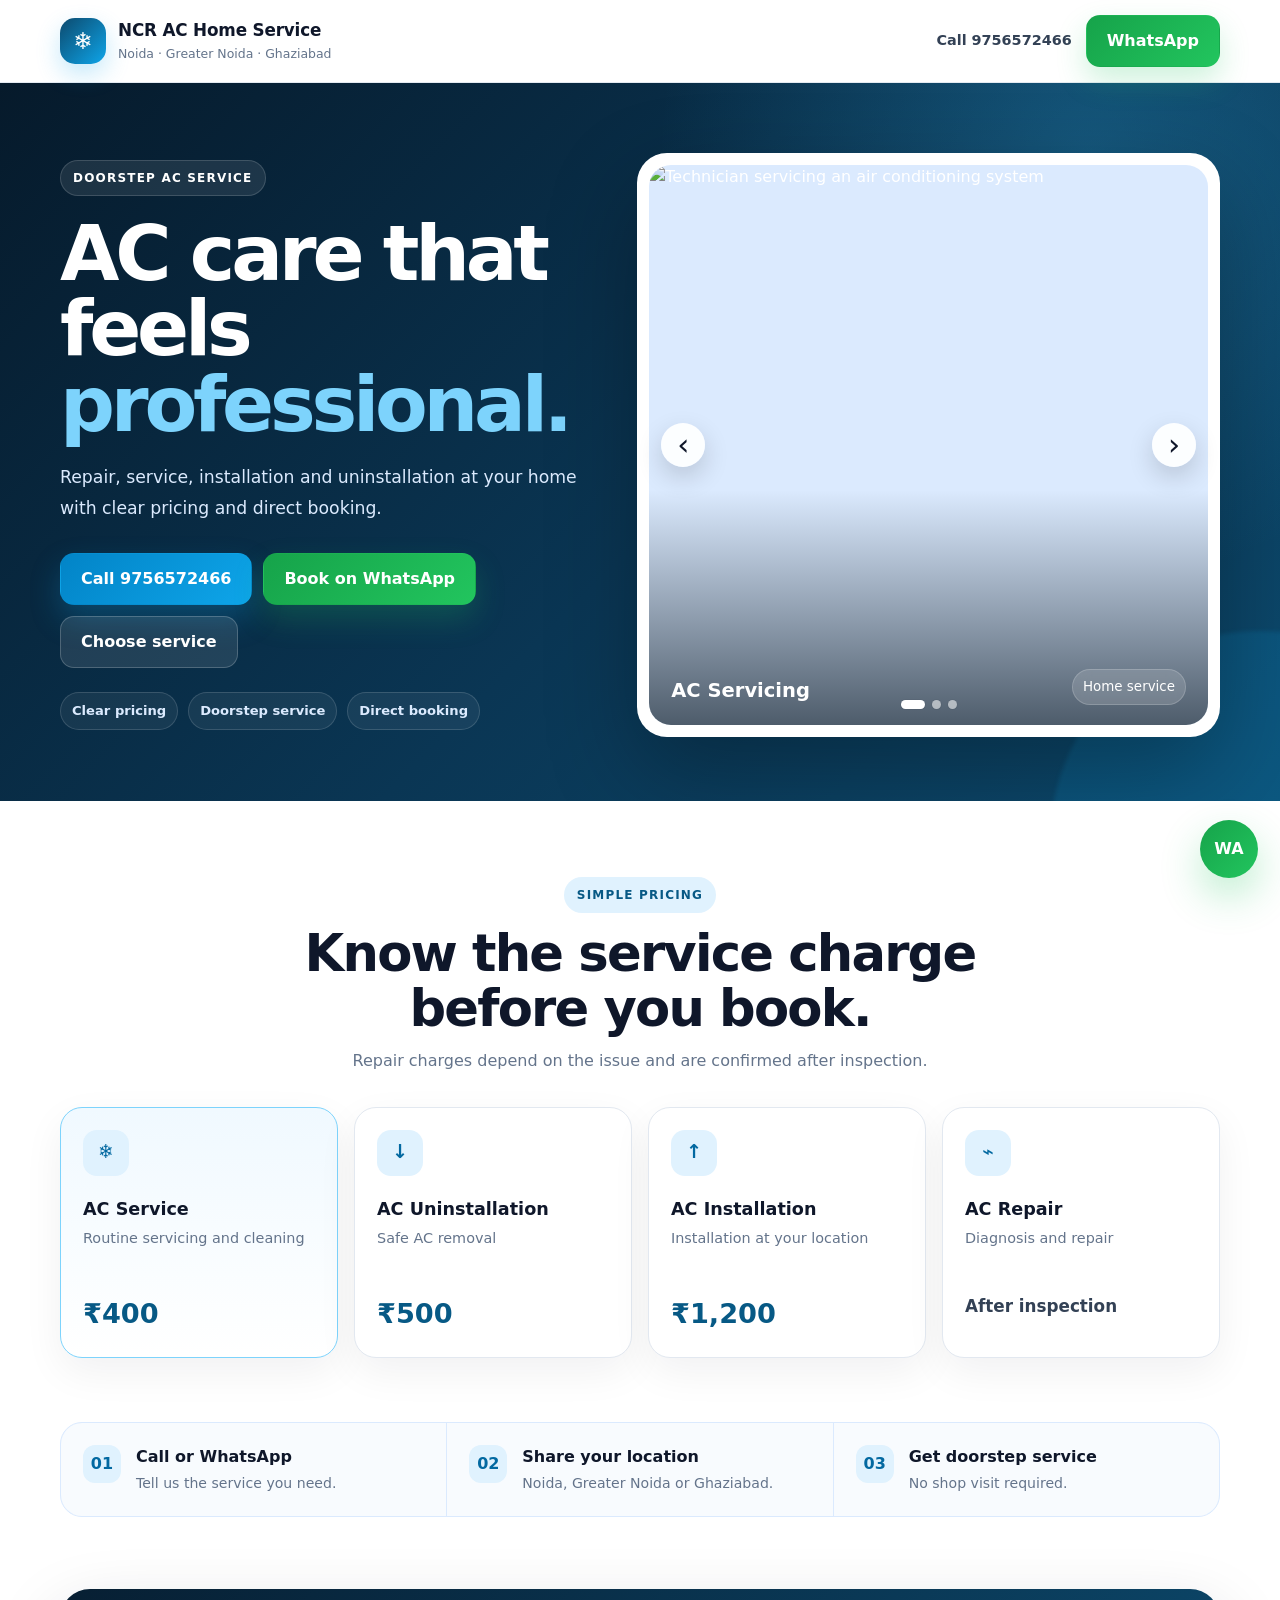
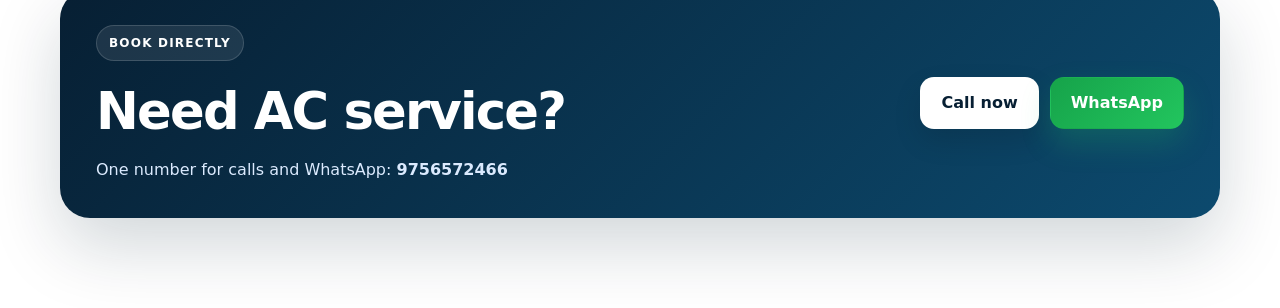
==== commit e7b838fc: "Fix slideshow images with reliable high-resolution photo CDN" ====
--- a/index.html
+++ b/index.html
@@ -58,15 +58,15 @@
         <div class="slider" data-slider aria-label="AC service work slideshow">
           <div class="slides">
             <article class="slide is-active" data-slide>
-              <img src="assets/ac-servicing.svg" alt="Technician servicing a split air conditioner at home" width="720" height="540">
+              <img src="https://images.pexels.com/photos/32588555/pexels-photo-32588555.jpeg?auto=compress&amp;cs=tinysrgb&amp;w=1400" alt="Technician servicing an air conditioning system" width="720" height="540" referrerpolicy="no-referrer">
               <div class="slide-label"><strong>AC Servicing</strong><span>Home service</span></div>
             </article>
             <article class="slide" data-slide>
-              <img src="assets/ac-installation.svg" alt="Technician installing a split air conditioner at home" width="720" height="540" loading="lazy">
-              <div class="slide-label"><strong>AC Installation</strong><span>₹1,200</span></div>
+              <img src="https://images.pexels.com/photos/5463580/pexels-photo-5463580.jpeg?auto=compress&amp;cs=tinysrgb&amp;w=1400" alt="Technician working on an air conditioning unit" width="720" height="540" loading="lazy" referrerpolicy="no-referrer">
+              <div class="slide-label"><strong>AC Installation & Repair</strong><span>Professional work</span></div>
             </article>
             <article class="slide" data-slide>
-              <img src="assets/ac-outdoor-service.svg" alt="Technician servicing an outdoor AC unit" width="720" height="540" loading="lazy">
+              <img src="https://images.pexels.com/photos/6471913/pexels-photo-6471913.jpeg?auto=compress&amp;cs=tinysrgb&amp;w=1400" alt="Technician checking an outdoor AC unit with gauges" width="720" height="540" loading="lazy" referrerpolicy="no-referrer">
               <div class="slide-label"><strong>Outdoor Unit Check</strong><span>Repair after inspection</span></div>
             </article>
           </div>
--- a/styles.css
+++ b/styles.css
@@ -1,130 +1,158 @@
 *{box-sizing:border-box}
-:root{--navy:#071f33;--navy2:#0b3552;--blue:#0ea5e9;--blue2:#38bdf8;--green:#16a34a;--text:#0f172a;--muted:#64748b;--line:#e2e8f0;--soft:#f7fafc;--white:#fff}
+:root{
+  --ink:#0f172a;
+  --muted:#64748b;
+  --navy:#071f33;
+  --navy2:#0b3a5a;
+  --blue:#0ea5e9;
+  --blue-soft:#e0f2fe;
+  --green:#16a34a;
+  --line:#e2e8f0;
+  --surface:#f8fafc;
+  --white:#fff;
+  --shadow:0 24px 70px rgba(15,23,42,.12);
+}
 html{scroll-behavior:smooth}
-body{margin:0;font-family:Inter,ui-sans-serif,system-ui,-apple-system,BlinkMacSystemFont,"Segoe UI",sans-serif;color:var(--text);background:#fff;line-height:1.55}
+body{margin:0;font-family:Inter,ui-sans-serif,system-ui,-apple-system,BlinkMacSystemFont,"Segoe UI",sans-serif;color:var(--ink);background:#fff;line-height:1.5}
 a{text-decoration:none;color:inherit}
+button,input,select,textarea{font:inherit}
+button{cursor:pointer}
 img{display:block;max-width:100%}
 .shell{width:min(1160px,92%);margin:0 auto}
 
-.site-header{position:sticky;top:0;z-index:30;background:rgba(255,255,255,.94);backdrop-filter:blur(14px);border-bottom:1px solid rgba(226,232,240,.9)}
-.header-inner{min-height:76px;display:flex;align-items:center;justify-content:space-between;gap:22px}
-.brand{display:flex;align-items:center;gap:12px}
-.brand-icon{width:44px;height:44px;border-radius:14px;display:grid;place-items:center;color:#fff;background:linear-gradient(135deg,var(--navy2),var(--blue));box-shadow:0 10px 25px rgba(14,165,233,.18)}
-.brand-copy{display:flex;flex-direction:column}
-.brand-copy strong{font-size:1.02rem;letter-spacing:-.01em}
-.brand-copy small{font-size:.76rem;color:var(--muted);margin-top:2px}
-.header-actions{display:flex;gap:10px}
-.header-call,.header-wa{padding:11px 16px;border-radius:12px;font-size:.88rem;font-weight:800}
-.header-call{border:1px solid #cbd5e1;background:#fff}
-.header-wa{background:var(--green);color:#fff;box-shadow:0 8px 20px rgba(22,163,74,.18)}
+.site-header{position:sticky;top:0;z-index:50;background:rgba(255,255,255,.94);backdrop-filter:blur(18px);border-bottom:1px solid rgba(226,232,240,.9)}
+.header-inner{display:flex;align-items:center;justify-content:space-between;gap:24px;padding:15px 0}
+.brand{display:flex;align-items:center;gap:12px;min-width:0}
+.brand-icon{width:46px;height:46px;border-radius:15px;display:grid;place-items:center;background:linear-gradient(135deg,#0c4a6e,#0ea5e9);color:#fff;font-size:1.45rem;box-shadow:0 10px 24px rgba(14,165,233,.24)}
+.brand-copy{display:flex;flex-direction:column;min-width:0}
+.brand-copy strong{font-size:1.05rem;font-weight:900;letter-spacing:-.01em}
+.brand-copy small{color:var(--muted);font-size:.78rem;margin-top:2px}
+.header-actions{display:flex;align-items:center;gap:14px}
+.header-link{font-size:.9rem;font-weight:800;color:#334155}
 
-.hero{position:relative;overflow:hidden;background:radial-gradient(circle at 80% 15%,rgba(56,189,248,.18),transparent 30%),linear-gradient(135deg,#061a2a 0%,#0b3552 56%,#0d5275 100%);color:#fff;padding:82px 0 78px}
-.hero:after{content:"";position:absolute;width:420px;height:420px;border-radius:50%;background:rgba(14,165,233,.09);right:-150px;bottom:-230px}
-.hero-grid{position:relative;z-index:1;display:grid;grid-template-columns:1.08fr .92fr;gap:58px;align-items:center}
-.kicker{display:inline-flex;padding:8px 12px;border:1px solid rgba(255,255,255,.18);border-radius:999px;background:rgba(255,255,255,.07);font-size:.76rem;font-weight:800;text-transform:uppercase;letter-spacing:.09em;color:#dff4ff}
-.hero h1{font-size:clamp(3rem,6vw,5.7rem);line-height:.96;letter-spacing:-.05em;margin:20px 0 22px;max-width:760px}
+.button{display:inline-flex;align-items:center;justify-content:center;gap:8px;padding:13px 20px;border:1px solid transparent;border-radius:14px;font-weight:850;transition:transform .2s ease,box-shadow .2s ease,background .2s ease}
+.button:hover{transform:translateY(-1px)}
+.button-primary{background:linear-gradient(135deg,#0284c7,#0ea5e9);color:#fff;box-shadow:0 14px 30px rgba(14,165,233,.25)}
+.button-whatsapp{background:linear-gradient(135deg,#16a34a,#22c55e);color:#fff;box-shadow:0 14px 30px rgba(34,197,94,.22)}
+.button-soft{background:rgba(255,255,255,.1);border-color:rgba(255,255,255,.2);color:#fff}
+.button-light{background:#fff;color:var(--navy);box-shadow:0 12px 28px rgba(0,0,0,.12)}
+
+.hero{position:relative;overflow:hidden;background:radial-gradient(circle at 85% 10%,rgba(56,189,248,.24),transparent 34%),linear-gradient(135deg,#061a2b 0%,#0a3654 55%,#0c4a6e 100%);color:#fff;padding:70px 0 64px}
+.hero:after{content:"";position:absolute;width:420px;height:420px;border-radius:50%;right:-190px;bottom:-250px;background:rgba(14,165,233,.15);filter:blur(2px)}
+.hero-grid{position:relative;z-index:1;display:grid;grid-template-columns:.95fr 1.05fr;gap:50px;align-items:center}
+.eyebrow{display:inline-flex;align-items:center;padding:8px 12px;border-radius:999px;background:rgba(255,255,255,.09);border:1px solid rgba(255,255,255,.15);font-size:.75rem;font-weight:900;letter-spacing:.1em;text-transform:uppercase}
+.eyebrow-dark{background:var(--blue-soft);border-color:transparent;color:#075985}
+.hero h1{font-size:clamp(3rem,6vw,5.6rem);line-height:.98;letter-spacing:-.055em;margin:20px 0}
 .hero h1 span{color:#7dd3fc}
-.hero-lead{font-size:1.1rem;line-height:1.75;color:#d8e9f5;max-width:650px;margin:0}
-.hero-actions{display:flex;gap:12px;flex-wrap:wrap;margin:30px 0 28px}
-.primary-action,.whatsapp-action{display:inline-flex;align-items:center;justify-content:center;min-height:52px;padding:0 22px;border-radius:14px;font-weight:850;transition:.2s}
-.primary-action{background:#fff;color:var(--navy);box-shadow:0 16px 38px rgba(0,0,0,.16)}
-.whatsapp-action{background:var(--green);color:#fff;box-shadow:0 16px 34px rgba(22,163,74,.18)}
-.primary-action:hover,.whatsapp-action:hover{transform:translateY(-2px)}
-.quick-prices{display:grid;grid-template-columns:repeat(3,1fr);gap:10px;max-width:650px}
-.quick-prices div{padding:15px 16px;border-radius:16px;border:1px solid rgba(255,255,255,.13);background:rgba(255,255,255,.07)}
-.quick-prices span{display:block;font-size:.77rem;color:#bfe7fa;margin-bottom:5px}
-.quick-prices b{font-size:1.28rem}
-.hero-media{position:relative}
-.image-frame{padding:14px;border-radius:28px;background:rgba(255,255,255,.98);box-shadow:0 38px 90px rgba(0,0,0,.28);transform:rotate(1deg)}
-.image-frame img{width:100%;aspect-ratio:500/262;object-fit:cover;border-radius:19px}
-.media-note{position:absolute;left:-26px;bottom:-22px;display:flex;align-items:center;gap:12px;background:#fff;color:var(--text);padding:14px 16px;border-radius:16px;box-shadow:0 20px 50px rgba(2,12,27,.22);min-width:255px}
-.media-note .pulse{width:10px;height:10px;border-radius:50%;background:#22c55e;box-shadow:0 0 0 6px rgba(34,197,94,.14)}
-.media-note div{display:flex;flex-direction:column}
-.media-note strong{font-size:.86rem}
-.media-note small{font-size:.72rem;color:var(--muted);margin-top:2px}
+.hero-lead{max-width:610px;margin:0;color:#dbeafe;font-size:1.08rem;line-height:1.78}
+.hero-actions{display:flex;flex-wrap:wrap;gap:11px;margin-top:30px}
+.trust-row{display:flex;flex-wrap:wrap;gap:10px;margin-top:24px}
+.trust-row span{padding:8px 11px;border-radius:999px;border:1px solid rgba(255,255,255,.14);background:rgba(255,255,255,.06);color:#dbeafe;font-size:.82rem;font-weight:750}
 
-.services{padding:92px 0;background:#fff}
-.section-heading{max-width:720px;margin-bottom:34px}
-.section-heading>span,.work-heading>div>span,.booking-box>div>span{font-size:.75rem;letter-spacing:.14em;text-transform:uppercase;font-weight:850;color:#0284c7}
-.section-heading h2,.work-heading h2,.booking-box h2{font-size:clamp(2.2rem,4vw,3.7rem);line-height:1.05;letter-spacing:-.035em;margin:10px 0 12px}
-.section-heading p,.work-heading p,.booking-box p{color:var(--muted);font-size:1rem;line-height:1.75;margin:0}
-.service-grid{display:grid;grid-template-columns:repeat(4,1fr);gap:16px}
-.service-card{min-height:285px;border:1px solid var(--line);border-radius:24px;padding:24px;background:#fff;display:flex;flex-direction:column;box-shadow:0 12px 34px rgba(15,23,42,.045);transition:.2s}
-.service-card:hover{transform:translateY(-4px);box-shadow:0 22px 46px rgba(15,23,42,.08)}
-.service-card.accent{background:linear-gradient(180deg,#effaff,#fff);border-color:#bae6fd}
-.dark-card{background:var(--navy);color:#fff;border-color:var(--navy)}
-.service-top{display:flex;justify-content:space-between;align-items:center;min-height:28px}
-.service-number{font-size:.78rem;font-weight:850;color:#94a3b8;letter-spacing:.12em}
-.service-tag{font-size:.7rem;font-weight:850;color:#075985;background:#dff4ff;border-radius:999px;padding:6px 9px}
-.service-card h3{font-size:1.22rem;margin:28px 0 10px}
-.service-card p{font-size:.92rem;color:var(--muted);margin:0;line-height:1.65}
-.dark-card p,.dark-card .service-number{color:#b8cfdd}
-.service-price{margin-top:auto;padding-top:26px;font-size:2rem;font-weight:900;letter-spacing:-.03em;color:var(--navy2)}
-.dark-card .service-price{color:#7dd3fc}
-.service-price.small{font-size:1.2rem}
+.slider{position:relative;min-width:0;border-radius:30px;background:#fff;padding:12px;box-shadow:0 34px 90px rgba(0,0,0,.28);overflow:hidden}
+.slides{position:relative;height:560px;border-radius:22px;overflow:hidden;background:#dbeafe}
+.slide{position:absolute;inset:0;opacity:0;transform:scale(1.025);transition:opacity .65s ease,transform 1.2s ease;pointer-events:none}
+.slide.is-active{opacity:1;transform:scale(1);pointer-events:auto}
+.slide img{width:100%;height:100%;object-fit:cover}
+.slide:after{content:"";position:absolute;inset:0;background:linear-gradient(to top,rgba(2,16,28,.65) 0%,rgba(2,16,28,0) 42%)}
+.slide-label{position:absolute;left:22px;right:22px;bottom:20px;z-index:2;display:flex;align-items:flex-end;justify-content:space-between;gap:16px;color:#fff}
+.slide-label strong{font-size:1.22rem}
+.slide-label span{font-size:.84rem;background:rgba(255,255,255,.15);border:1px solid rgba(255,255,255,.18);backdrop-filter:blur(8px);padding:7px 10px;border-radius:999px}
+.slider-arrow{position:absolute;z-index:4;top:50%;transform:translateY(-50%);width:44px;height:44px;border:0;border-radius:50%;background:rgba(255,255,255,.92);color:#0f172a;box-shadow:0 10px 26px rgba(0,0,0,.16);font-size:1.9rem;line-height:1}
+.slider-arrow:hover{background:#fff}
+.slider-prev{left:24px}.slider-next{right:24px}
+.slider-dots{position:absolute;z-index:4;left:50%;bottom:28px;transform:translateX(-50%);display:flex;gap:7px}
+.dot{width:9px;height:9px;border:0;border-radius:50%;padding:0;background:rgba(255,255,255,.55);box-shadow:0 0 0 1px rgba(0,0,0,.04)}
+.dot.is-active{width:24px;border-radius:999px;background:#fff}
 
-.work{padding:90px 0;background:var(--soft);border-top:1px solid #edf2f7;border-bottom:1px solid #edf2f7}
-.work-heading{display:grid;grid-template-columns:1fr 360px;gap:40px;align-items:end;margin-bottom:32px}
-.work-heading p{padding-bottom:6px}
-.work-grid{display:grid;grid-template-columns:1.2fr .8fr .8fr;gap:16px}
-.work-card{margin:0;background:#fff;border-radius:24px;overflow:hidden;border:1px solid var(--line);box-shadow:0 14px 36px rgba(15,23,42,.055)}
-.work-card img{width:100%;aspect-ratio:500/262;object-fit:cover;background:#eaf2f7}
-.work-main{grid-row:span 1}
-.work-card figcaption{padding:16px 18px;display:flex;flex-direction:column;gap:3px}
-.work-card figcaption strong{font-size:.95rem}
-.work-card figcaption span{font-size:.78rem;color:var(--muted)}
+.pricing-section{padding:76px 0 64px;background:#fff}
+.section-heading{text-align:center;max-width:760px;margin:0 auto 34px}
+.section-heading h2{font-size:clamp(2rem,4vw,3.2rem);line-height:1.08;letter-spacing:-.035em;margin:13px 0 12px}
+.section-heading p{margin:0;color:var(--muted);font-size:1rem}
+.price-grid{display:grid;grid-template-columns:repeat(4,1fr);gap:16px}
+.price-card{position:relative;border:1px solid var(--line);border-radius:22px;background:#fff;padding:22px;box-shadow:0 14px 40px rgba(15,23,42,.06);transition:transform .2s ease,box-shadow .2s ease}
+.price-card:hover{transform:translateY(-4px);box-shadow:0 22px 55px rgba(15,23,42,.1)}
+.price-card.featured-price{border-color:#7dd3fc;background:linear-gradient(180deg,#f0f9ff,#fff)}
+.price-icon{width:46px;height:46px;border-radius:14px;display:grid;place-items:center;background:#e0f2fe;color:#0369a1;font-size:1.2rem;font-weight:900;margin-bottom:20px}
+.price-card h3{font-size:1.1rem;margin:0 0 6px}
+.price-card p{margin:0 0 24px;color:var(--muted);font-size:.9rem;min-height:42px}
+.price-card strong{font-size:1.7rem;color:#075985}
+.price-card .small-price{font-size:1.05rem;color:#334155}
 
-.booking{padding:94px 0;background:#fff}
-.booking-box{background:linear-gradient(135deg,#071f33,#0d4567);color:#fff;border-radius:32px;padding:42px 44px;display:grid;grid-template-columns:1fr auto;gap:36px;align-items:center;box-shadow:0 24px 65px rgba(7,31,51,.16)}
-.booking-box>div>span{color:#7dd3fc}
-.booking-box h2{margin-bottom:10px}
-.booking-box p{color:#cce2ef}
-.booking-actions{display:flex;gap:10px;flex-wrap:wrap;justify-content:flex-end}
-.booking-call,.booking-wa{padding:14px 18px;border-radius:13px;font-weight:850}
-.booking-call{background:#fff;color:var(--navy)}
-.booking-wa{background:var(--green);color:#fff}
+.service-strip{padding:0 0 72px;background:#fff}
+.service-strip-grid{display:grid;grid-template-columns:repeat(3,1fr);gap:1px;background:#dbeafe;border:1px solid #dbeafe;border-radius:22px;overflow:hidden}
+.service-strip-grid article{display:flex;gap:15px;align-items:flex-start;background:#f8fbfe;padding:22px}
+.service-strip-grid article>span{width:38px;height:38px;border-radius:12px;display:grid;place-items:center;background:#e0f2fe;color:#0369a1;font-weight:900;flex:0 0 auto}
+.service-strip-grid strong{display:block;margin-bottom:4px}
+.service-strip-grid p{margin:0;color:var(--muted);font-size:.88rem}
 
-footer{background:#061724;color:#b8c7d3;padding:24px 0 88px}
-.footer-inner{display:flex;gap:20px;justify-content:space-between;font-size:.82rem}
-.mobile-actions{display:none}
+.final-cta{padding:0 0 90px;background:#fff}
+.final-cta-box{display:grid;grid-template-columns:1fr auto;align-items:center;gap:28px;padding:36px;border-radius:30px;background:linear-gradient(135deg,#071f33,#0c4a6e);color:#fff;box-shadow:0 28px 70px rgba(7,31,51,.18)}
+.final-cta-box h2{font-size:clamp(2rem,4vw,3.2rem);margin:12px 0 8px;letter-spacing:-.035em}
+.final-cta-box p{margin:0;color:#dbeafe}
+.final-actions{display:flex;flex-wrap:wrap;gap:11px}
+
+.help-toast{position:fixed;right:22px;bottom:22px;z-index:80;width:min(350px,calc(100vw - 32px));display:flex;gap:13px;align-items:flex-start;padding:16px 42px 16px 16px;background:rgba(255,255,255,.97);border:1px solid #dbeafe;border-radius:20px;box-shadow:0 24px 70px rgba(15,23,42,.2);transform:translateY(22px);opacity:0;pointer-events:none;transition:.35s ease}
+.help-toast.is-visible{transform:translateY(0);opacity:1;pointer-events:auto}
+.toast-icon{width:42px;height:42px;border-radius:13px;display:grid;place-items:center;background:#e0f2fe;color:#0369a1;flex:0 0 auto}
+.toast-copy{display:flex;flex-direction:column;gap:2px}
+.toast-copy strong{font-size:.98rem}.toast-copy>span{font-size:.84rem;color:var(--muted)}
+.toast-actions{display:flex;gap:10px;margin-top:9px}.toast-actions a{font-size:.84rem;font-weight:850;color:#0369a1}.toast-actions a:last-child{color:#15803d}
+.toast-close{position:absolute;right:10px;top:8px;border:0;background:transparent;color:#64748b;font-size:1.3rem}
+
+.floating-whatsapp{position:fixed;right:22px;bottom:22px;z-index:70;width:58px;height:58px;border:0;border-radius:50%;background:linear-gradient(135deg,#16a34a,#22c55e);color:#fff;font-weight:900;box-shadow:0 18px 40px rgba(34,197,94,.3)}
+.help-toast.is-visible~.floating-whatsapp{opacity:0;pointer-events:none}
+
+.modal-backdrop{position:fixed;inset:0;z-index:100;display:grid;place-items:center;padding:20px;background:rgba(2,12,20,.58);backdrop-filter:blur(8px)}
+.modal-backdrop[hidden]{display:none}
+.booking-modal{position:relative;width:min(560px,100%);background:#fff;border-radius:28px;padding:30px;box-shadow:0 34px 100px rgba(0,0,0,.28)}
+.booking-modal h2{font-size:2rem;letter-spacing:-.035em;margin:12px 0 7px}
+.booking-modal>p{margin:0;color:var(--muted)}
+.modal-close{position:absolute;right:14px;top:12px;width:38px;height:38px;border:0;border-radius:50%;background:#f1f5f9;color:#475569;font-size:1.45rem}
+.quick-services{display:grid;grid-template-columns:1fr 1fr;gap:10px;margin:24px 0 18px}
+.quick-services button{text-align:left;border:1px solid var(--line);background:#fff;border-radius:16px;padding:15px;transition:.2s}
+.quick-services button:hover,.quick-services button.is-selected{border-color:#38bdf8;background:#f0f9ff;box-shadow:0 8px 24px rgba(14,165,233,.1)}
+.quick-services span{display:block;font-size:.86rem;color:var(--muted);margin-bottom:5px}.quick-services strong{font-size:1rem;color:#0f172a}
+.modal-whatsapp{width:100%}
+
+.mobile-contact-bar{display:none}
 
 @media(max-width:980px){
-  .hero-grid{grid-template-columns:1fr;gap:48px}
-  .hero-content{max-width:760px}
-  .hero-media{max-width:700px}
-  .service-grid{grid-template-columns:repeat(2,1fr)}
-  .work-grid{grid-template-columns:1fr 1fr}
-  .work-main{grid-column:1/-1}
-  .work-heading{grid-template-columns:1fr}
-  .booking-box{grid-template-columns:1fr}
-  .booking-actions{justify-content:flex-start}
+  .hero-grid{grid-template-columns:1fr;gap:34px}
+  .hero-copy{max-width:760px}
+  .slides{height:520px}
+  .price-grid{grid-template-columns:1fr 1fr}
+  .final-cta-box{grid-template-columns:1fr}
 }
 
-@media(max-width:640px){
-  .header-inner{min-height:68px}
-  .brand-copy small{display:none}
-  .header-actions{display:none}
-  .hero{padding:58px 0 76px}
-  .hero h1{font-size:2.75rem}
+@media(max-width:700px){
+  body{padding-bottom:72px}
+  .shell{width:min(94%,650px)}
+  .desktop-action{display:none}
+  .header-inner{padding:12px 0}
+  .brand-icon{width:40px;height:40px;border-radius:12px}
+  .brand-copy strong{font-size:.94rem}.brand-copy small{font-size:.7rem}
+  .header-actions .button{padding:10px 13px;font-size:.82rem}
+  .hero{padding:48px 0 42px}
+  .hero h1{font-size:clamp(2.55rem,12vw,4rem)}
   .hero-lead{font-size:1rem}
-  .quick-prices{grid-template-columns:1fr 1fr}
-  .quick-prices div:last-child{grid-column:1/-1}
-  .hero-actions{display:grid;grid-template-columns:1fr;gap:10px}
-  .image-frame{transform:none;padding:10px;border-radius:22px}
-  .image-frame img{border-radius:15px}
-  .media-note{position:relative;left:auto;bottom:auto;margin-top:12px;min-width:0;width:100%;box-shadow:0 10px 30px rgba(2,12,27,.12)}
-  .services,.work,.booking{padding:64px 0}
-  .service-grid,.work-grid{grid-template-columns:1fr}
-  .work-main{grid-column:auto}
-  .service-card{min-height:235px}
-  .section-heading h2,.work-heading h2,.booking-box h2{font-size:2.25rem}
-  .booking-box{padding:28px 22px;border-radius:24px}
-  .booking-actions{display:grid;grid-template-columns:1fr;width:100%}
-  .booking-call,.booking-wa{text-align:center}
-  footer{padding-bottom:90px}
-  .footer-inner{flex-direction:column;gap:5px}
-  .mobile-actions{position:fixed;left:0;right:0;bottom:0;z-index:40;background:#fff;border-top:1px solid var(--line);padding:10px 12px;display:grid;grid-template-columns:1fr 1fr;gap:9px;box-shadow:0 -8px 25px rgba(15,23,42,.08)}
-  .mobile-actions a{min-height:46px;border-radius:12px;display:flex;align-items:center;justify-content:center;font-weight:850}
-  .mobile-actions a:first-child{background:#e0f2fe;color:#075985}
-  .mobile-actions a:last-child{background:var(--green);color:#fff}
+  .hero-actions{display:grid;grid-template-columns:1fr 1fr}.hero-actions .button-soft{grid-column:1/-1}
+  .trust-row{gap:7px}.trust-row span{font-size:.75rem}
+  .slider{padding:8px;border-radius:22px}.slides{height:400px;border-radius:16px}
+  .slider-arrow{width:38px;height:38px}.slider-prev{left:16px}.slider-next{right:16px}
+  .slide-label{left:15px;right:15px;bottom:15px}.slide-label strong{font-size:1rem}.slide-label span{font-size:.72rem}
+  .slider-dots{bottom:22px}
+  .pricing-section{padding:56px 0 48px}
+  .price-grid{grid-template-columns:1fr}
+  .price-card p{min-height:auto;margin-bottom:16px}
+  .service-strip{padding-bottom:54px}.service-strip-grid{grid-template-columns:1fr}
+  .final-cta{padding-bottom:58px}.final-cta-box{padding:26px;border-radius:24px}
+  .final-actions{display:grid;grid-template-columns:1fr 1fr}
+  .help-toast{right:16px;bottom:86px}
+  .floating-whatsapp{display:none}
+  .quick-services{grid-template-columns:1fr}
+  .booking-modal{padding:24px}
+  .mobile-contact-bar{position:fixed;left:0;right:0;bottom:0;z-index:90;display:grid;grid-template-columns:1fr 1fr;gap:8px;padding:10px;background:rgba(255,255,255,.96);backdrop-filter:blur(12px);border-top:1px solid var(--line)}
+  .mobile-contact-bar a{display:flex;align-items:center;justify-content:center;padding:13px;border-radius:12px;font-weight:900}
+  .mobile-contact-bar a:first-child{background:#e0f2fe;color:#075985}.mobile-contact-bar a:last-child{background:#16a34a;color:#fff}
 }
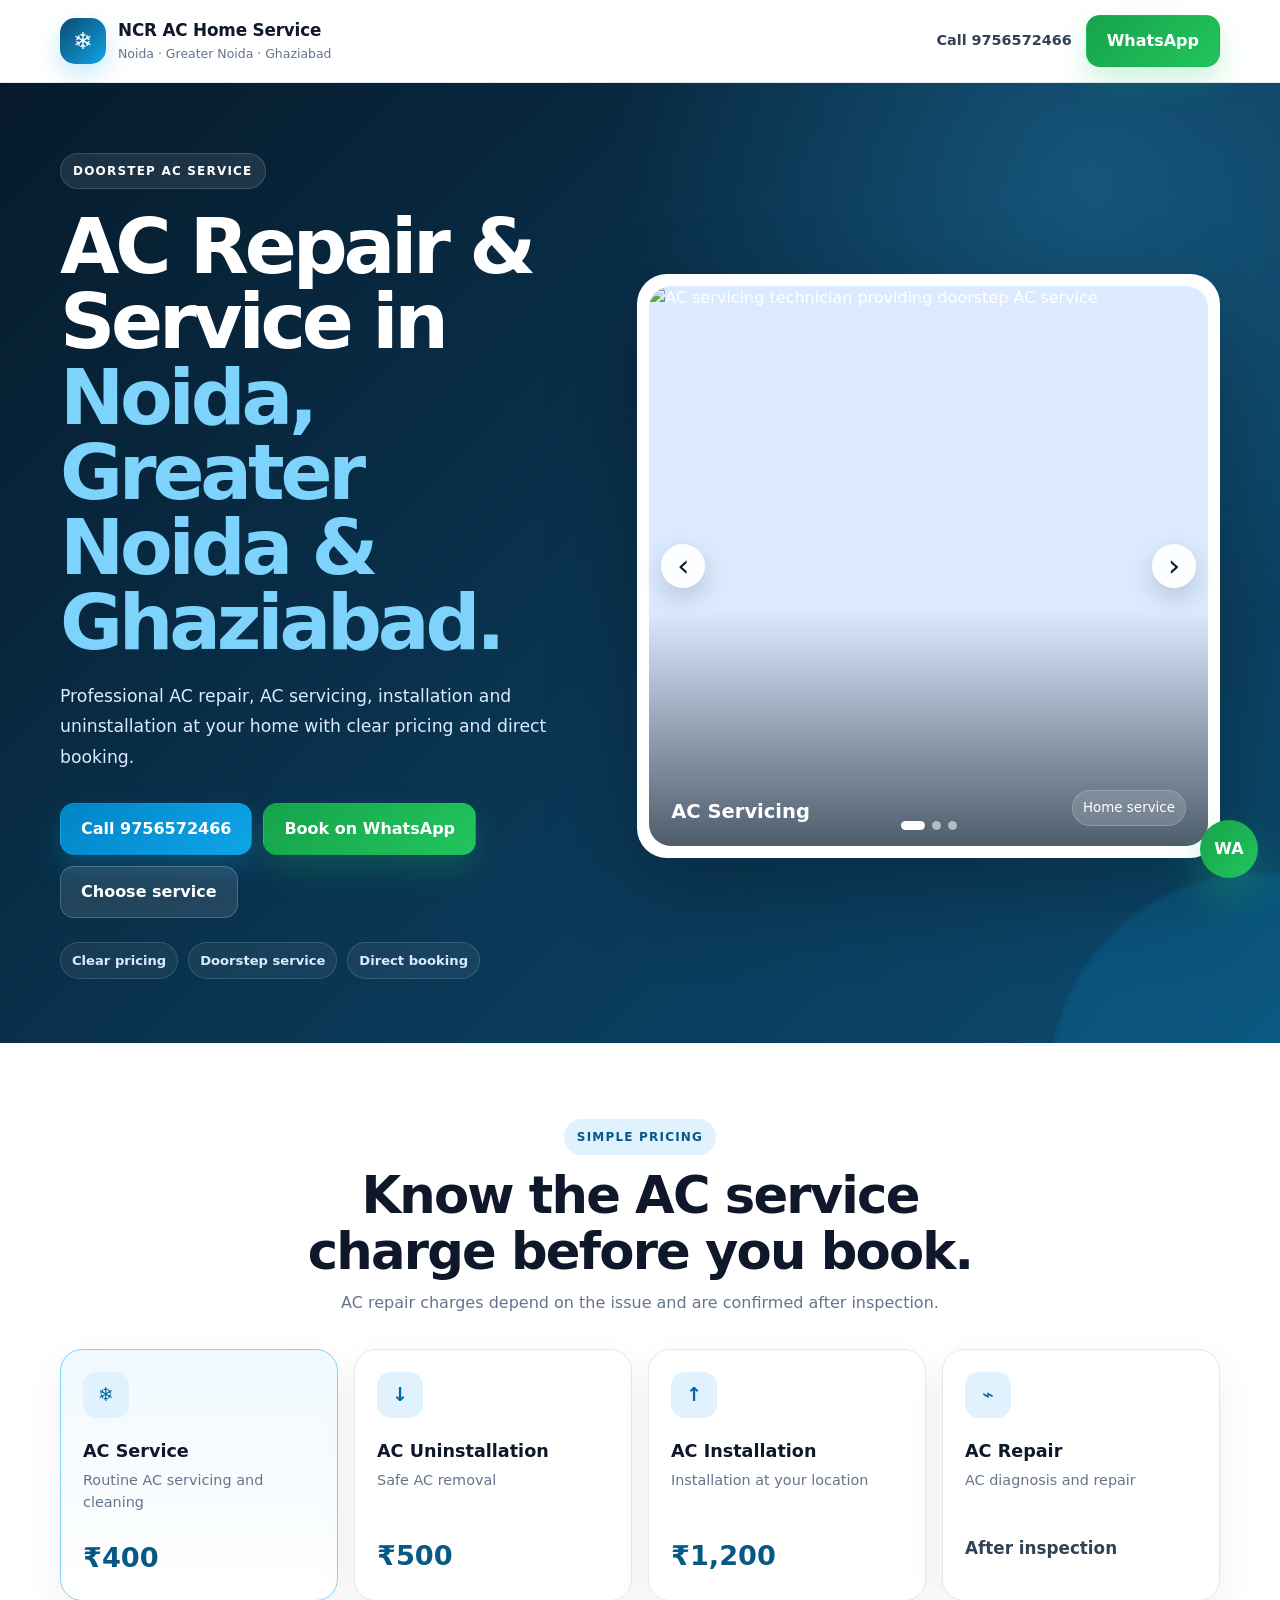
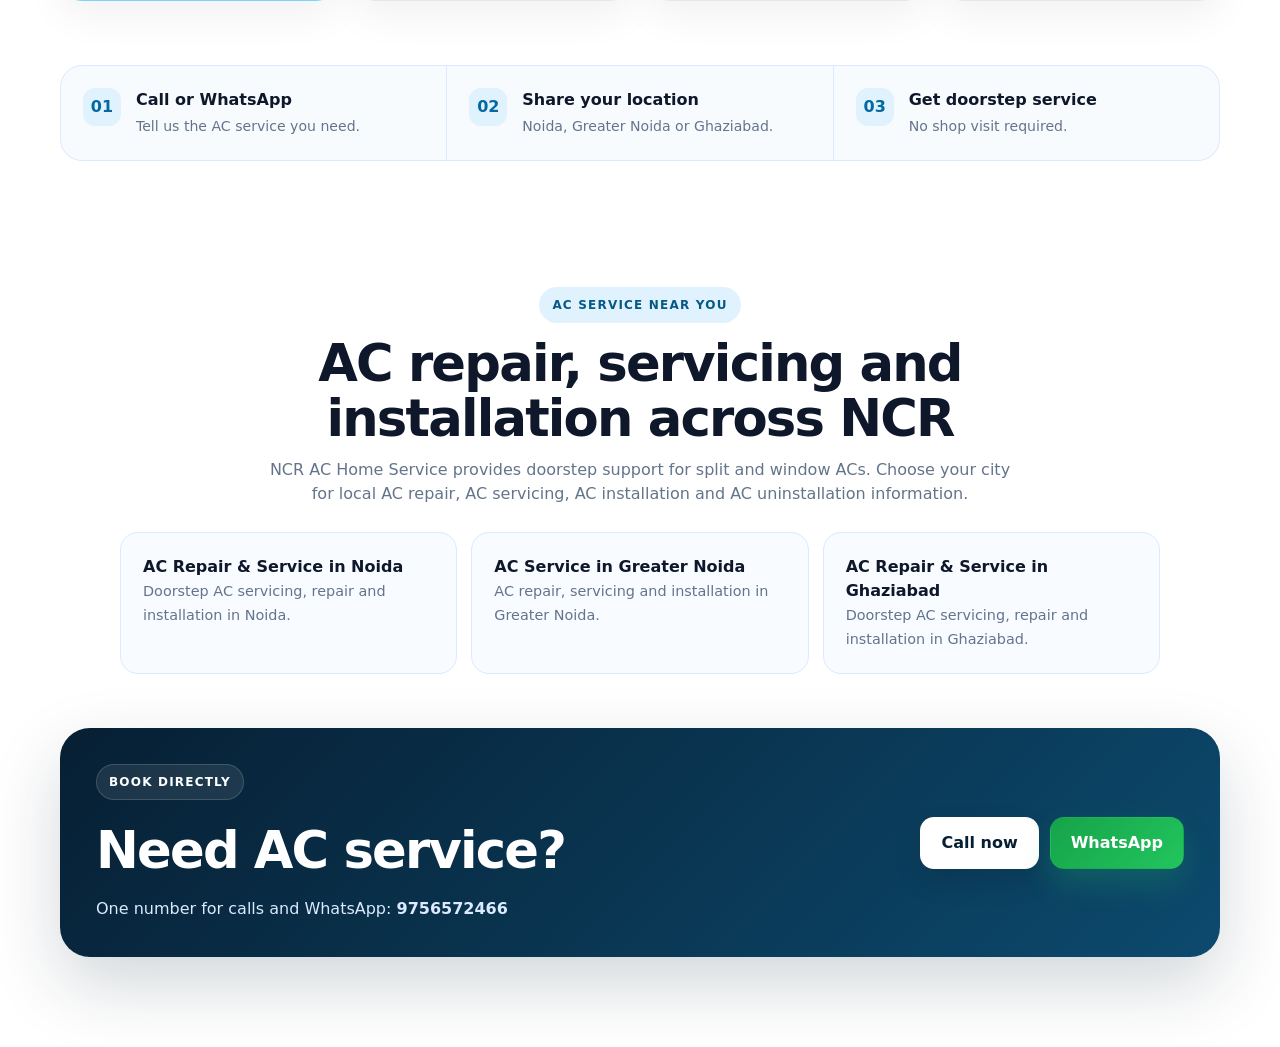
==== commit e6c4167a: "Improve local SEO and search targeting" ====
--- a/index.html
+++ b/index.html
@@ -3,17 +3,52 @@
 <head>
   <meta charset="utf-8">
   <meta name="viewport" content="width=device-width,initial-scale=1">
-  <title>NCR AC Home Service | AC Repair, Service & Installation</title>
-  <meta name="description" content="Professional doorstep AC service in Noida, Greater Noida and Ghaziabad. AC Service ₹400, Uninstallation ₹500, Installation ₹1,200. Call or WhatsApp 9756572466.">
+  <title>AC Repair & AC Service in Noida, Greater Noida & Ghaziabad | NCR AC Home Service</title>
+  <meta name="description" content="AC repair, AC servicing, AC installation and AC uninstallation at your doorstep in Noida, Greater Noida and Ghaziabad. AC service ₹400, uninstallation ₹500, installation ₹1,200. Call or WhatsApp 9756572466.">
+  <meta name="robots" content="index,follow,max-image-preview:large,max-snippet:-1,max-video-preview:-1">
   <meta name="theme-color" content="#071f33">
   <link rel="canonical" href="https://ncrachomeservice.in/">
-  <meta property="og:title" content="NCR AC Home Service">
-  <meta property="og:description" content="Doorstep AC repair, service, installation and uninstallation across Noida, Greater Noida and Ghaziabad.">
+  <link rel="alternate" hreflang="en-IN" href="https://ncrachomeservice.in/">
+  <meta property="og:title" content="AC Repair & AC Service in Noida, Greater Noida & Ghaziabad | NCR AC Home Service">
+  <meta property="og:description" content="Doorstep AC repair, servicing, installation and uninstallation across Noida, Greater Noida and Ghaziabad. Call or WhatsApp 9756572466.">
   <meta property="og:type" content="website">
   <meta property="og:url" content="https://ncrachomeservice.in/">
+  <meta property="og:site_name" content="NCR AC Home Service">
   <link rel="stylesheet" href="styles.css">
   <script type="application/ld+json">
-  {"@context":"https://schema.org","@type":"HVACBusiness","name":"NCR AC Home Service","url":"https://ncrachomeservice.in/","telephone":"+91-9756572466","description":"Doorstep AC repair, service, installation and uninstallation in Noida, Greater Noida and Ghaziabad.","areaServed":["Noida","Greater Noida","Ghaziabad"]}
+  {
+    "@context":"https://schema.org",
+    "@graph":[
+      {
+        "@type":"WebSite",
+        "@id":"https://ncrachomeservice.in/#website",
+        "url":"https://ncrachomeservice.in/",
+        "name":"NCR AC Home Service",
+        "alternateName":"NCR AC Repair & Service",
+        "inLanguage":"en-IN"
+      },
+      {
+        "@type":"HVACBusiness",
+        "@id":"https://ncrachomeservice.in/#business",
+        "name":"NCR AC Home Service",
+        "url":"https://ncrachomeservice.in/",
+        "telephone":"+91-9756572466",
+        "description":"Doorstep AC repair, AC servicing, AC installation and AC uninstallation in Noida, Greater Noida and Ghaziabad.",
+        "priceRange":"₹₹",
+        "areaServed":[
+          {"@type":"City","name":"Noida"},
+          {"@type":"City","name":"Greater Noida"},
+          {"@type":"City","name":"Ghaziabad"}
+        ],
+        "knowsAbout":["AC repair","AC servicing","AC installation","AC uninstallation","split AC service","window AC service"],
+        "makesOffer":[
+          {"@type":"Offer","name":"AC Service","price":"400","priceCurrency":"INR"},
+          {"@type":"Offer","name":"AC Uninstallation","price":"500","priceCurrency":"INR"},
+          {"@type":"Offer","name":"AC Installation","price":"1200","priceCurrency":"INR"}
+        ]
+      }
+    ]
+  }
   </script>
 </head>
 <body>
@@ -39,8 +74,8 @@
       <div class="shell hero-grid">
         <div class="hero-copy">
           <span class="eyebrow">Doorstep AC Service</span>
-          <h1>AC care that feels <span>professional.</span></h1>
-          <p class="hero-lead">Repair, service, installation and uninstallation at your home with clear pricing and direct booking.</p>
+          <h1>AC Repair & Service in <span>Noida, Greater Noida & Ghaziabad.</span></h1>
+          <p class="hero-lead">Professional AC repair, AC servicing, installation and uninstallation at your home with clear pricing and direct booking.</p>
 
           <div class="hero-actions">
             <a class="button button-primary" href="tel:+919756572466">Call 9756572466</a>
@@ -58,15 +93,15 @@
         <div class="slider" data-slider aria-label="AC service work slideshow">
           <div class="slides">
             <article class="slide is-active" data-slide>
-              <img src="https://images.pexels.com/photos/32588555/pexels-photo-32588555.jpeg?auto=compress&amp;cs=tinysrgb&amp;w=1400" alt="Technician servicing an air conditioning system" width="720" height="540" referrerpolicy="no-referrer">
+              <img src="https://images.pexels.com/photos/32588555/pexels-photo-32588555.jpeg?auto=compress&amp;cs=tinysrgb&amp;w=1400" alt="AC servicing technician providing doorstep AC service" width="720" height="540" referrerpolicy="no-referrer">
               <div class="slide-label"><strong>AC Servicing</strong><span>Home service</span></div>
             </article>
             <article class="slide" data-slide>
-              <img src="https://images.pexels.com/photos/5463580/pexels-photo-5463580.jpeg?auto=compress&amp;cs=tinysrgb&amp;w=1400" alt="Technician working on an air conditioning unit" width="720" height="540" loading="lazy" referrerpolicy="no-referrer">
+              <img src="https://images.pexels.com/photos/5463580/pexels-photo-5463580.jpeg?auto=compress&amp;cs=tinysrgb&amp;w=1400" alt="AC repair and installation technician working on an air conditioner" width="720" height="540" loading="lazy" referrerpolicy="no-referrer">
               <div class="slide-label"><strong>AC Installation & Repair</strong><span>Professional work</span></div>
             </article>
             <article class="slide" data-slide>
-              <img src="https://images.pexels.com/photos/6471913/pexels-photo-6471913.jpeg?auto=compress&amp;cs=tinysrgb&amp;w=1400" alt="Technician checking an outdoor AC unit with gauges" width="720" height="540" loading="lazy" referrerpolicy="no-referrer">
+              <img src="https://images.pexels.com/photos/6471913/pexels-photo-6471913.jpeg?auto=compress&amp;cs=tinysrgb&amp;w=1400" alt="AC repair technician checking an outdoor AC unit" width="720" height="540" loading="lazy" referrerpolicy="no-referrer">
               <div class="slide-label"><strong>Outdoor Unit Check</strong><span>Repair after inspection</span></div>
             </article>
           </div>
@@ -86,14 +121,14 @@
       <div class="shell">
         <div class="section-heading">
           <span class="eyebrow eyebrow-dark">Simple pricing</span>
-          <h2 id="pricing-title">Know the service charge before you book.</h2>
-          <p>Repair charges depend on the issue and are confirmed after inspection.</p>
+          <h2 id="pricing-title">Know the AC service charge before you book.</h2>
+          <p>AC repair charges depend on the issue and are confirmed after inspection.</p>
         </div>
 
         <div class="price-grid">
           <article class="price-card featured-price">
             <div class="price-icon">❄</div>
-            <div><h3>AC Service</h3><p>Routine servicing and cleaning</p></div>
+            <div><h3>AC Service</h3><p>Routine AC servicing and cleaning</p></div>
             <strong>₹400</strong>
           </article>
 
@@ -111,7 +146,7 @@
 
           <article class="price-card">
             <div class="price-icon">⌁</div>
-            <div><h3>AC Repair</h3><p>Diagnosis and repair</p></div>
+            <div><h3>AC Repair</h3><p>AC diagnosis and repair</p></div>
             <strong class="small-price">After inspection</strong>
           </article>
         </div>
@@ -120,9 +155,24 @@
 
     <section class="service-strip">
       <div class="shell service-strip-grid">
-        <article><span>01</span><div><strong>Call or WhatsApp</strong><p>Tell us the service you need.</p></div></article>
+        <article><span>01</span><div><strong>Call or WhatsApp</strong><p>Tell us the AC service you need.</p></div></article>
         <article><span>02</span><div><strong>Share your location</strong><p>Noida, Greater Noida or Ghaziabad.</p></div></article>
         <article><span>03</span><div><strong>Get doorstep service</strong><p>No shop visit required.</p></div></article>
+      </div>
+    </section>
+
+    <section aria-labelledby="local-service-title" style="padding:54px 0;background:#fff">
+      <div class="shell" style="max-width:1040px">
+        <div class="section-heading" style="margin-bottom:26px">
+          <span class="eyebrow eyebrow-dark">AC service near you</span>
+          <h2 id="local-service-title">AC repair, servicing and installation across NCR</h2>
+          <p>NCR AC Home Service provides doorstep support for split and window ACs. Choose your city for local AC repair, AC servicing, AC installation and AC uninstallation information.</p>
+        </div>
+        <div style="display:grid;grid-template-columns:repeat(auto-fit,minmax(220px,1fr));gap:14px">
+          <a href="/ac-repair-noida.html" style="display:block;padding:22px;border:1px solid #dbeafe;border-radius:18px;background:#f8fbff"><strong>AC Repair & Service in Noida</strong><br><span style="color:#64748b;font-size:.9rem">Doorstep AC servicing, repair and installation in Noida.</span></a>
+          <a href="/ac-service-greater-noida.html" style="display:block;padding:22px;border:1px solid #dbeafe;border-radius:18px;background:#f8fbff"><strong>AC Service in Greater Noida</strong><br><span style="color:#64748b;font-size:.9rem">AC repair, servicing and installation in Greater Noida.</span></a>
+          <a href="/ac-repair-ghaziabad.html" style="display:block;padding:22px;border:1px solid #dbeafe;border-radius:18px;background:#f8fbff"><strong>AC Repair & Service in Ghaziabad</strong><br><span style="color:#64748b;font-size:.9rem">Doorstep AC servicing, repair and installation in Ghaziabad.</span></a>
+        </div>
       </div>
     </section>
 
@@ -181,4 +231,4 @@
 
   <script src="script.js"></script>
 </body>
-</html>
+</html>
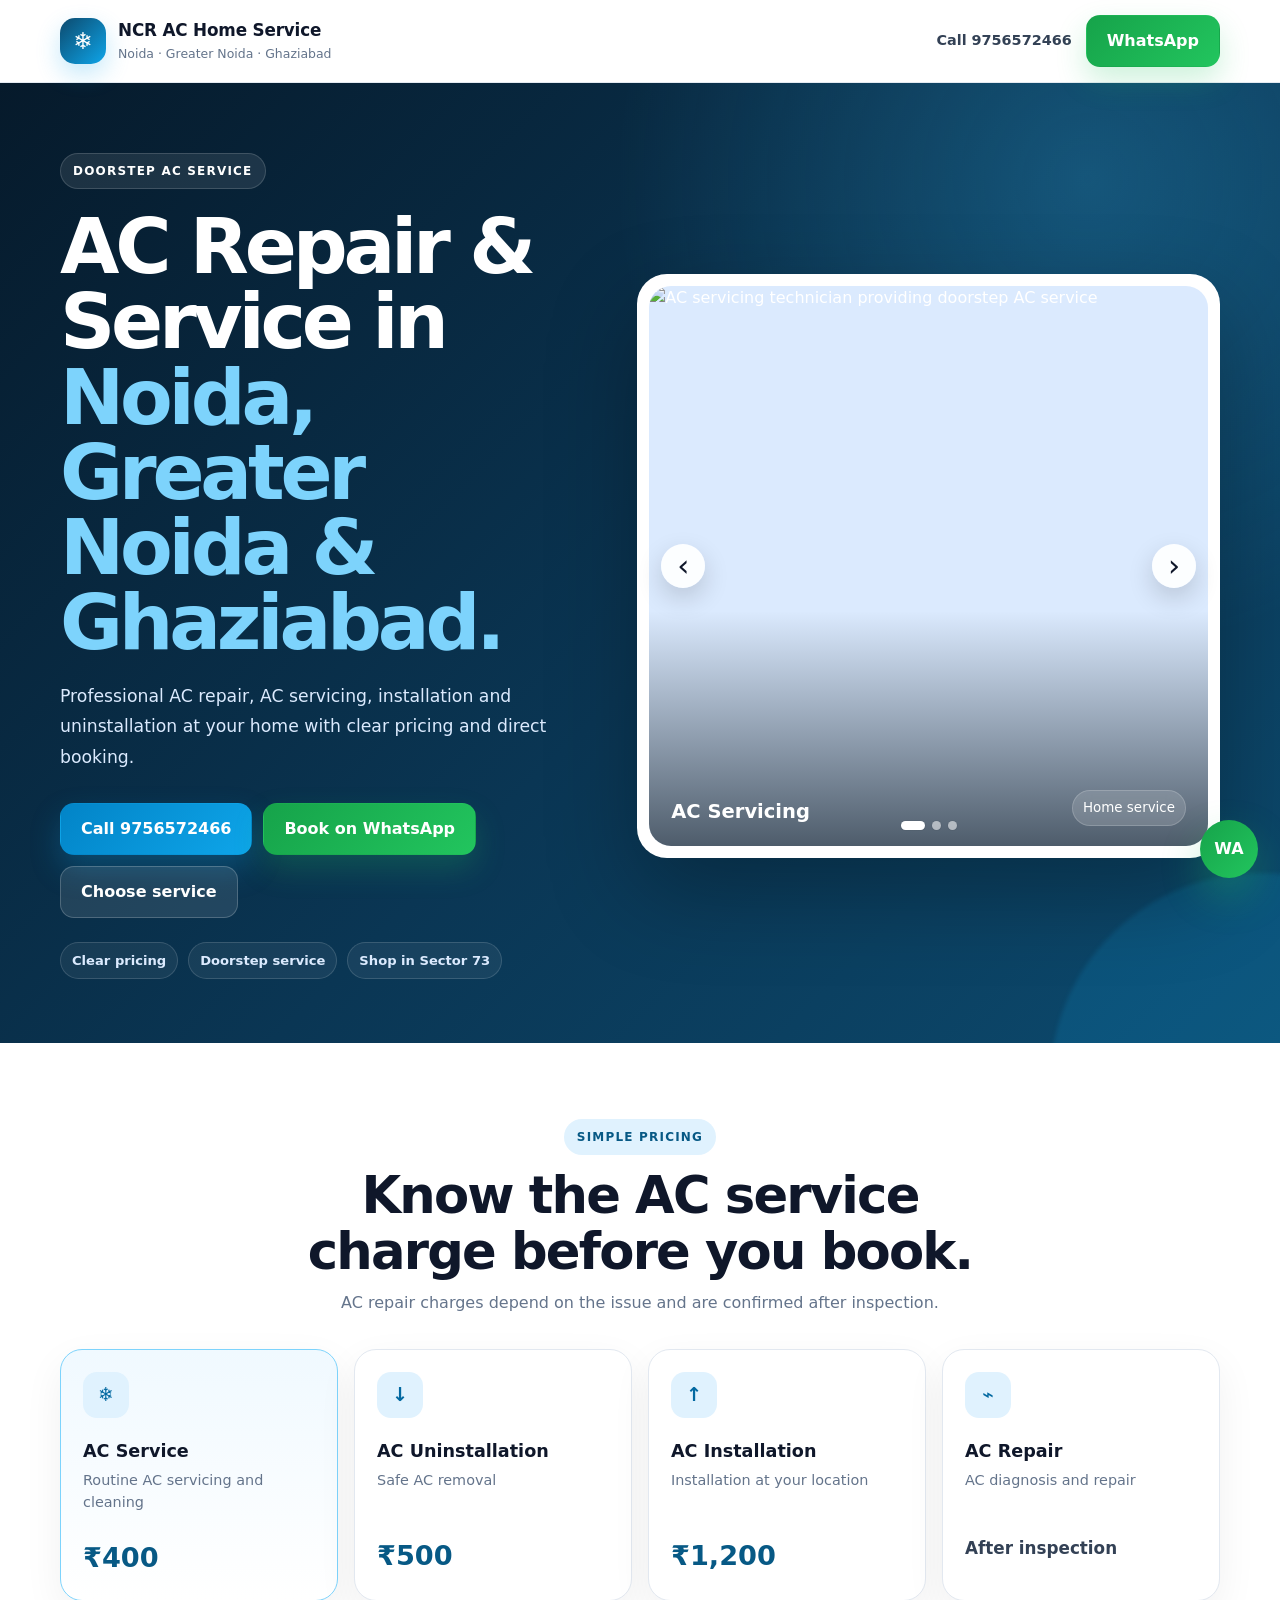
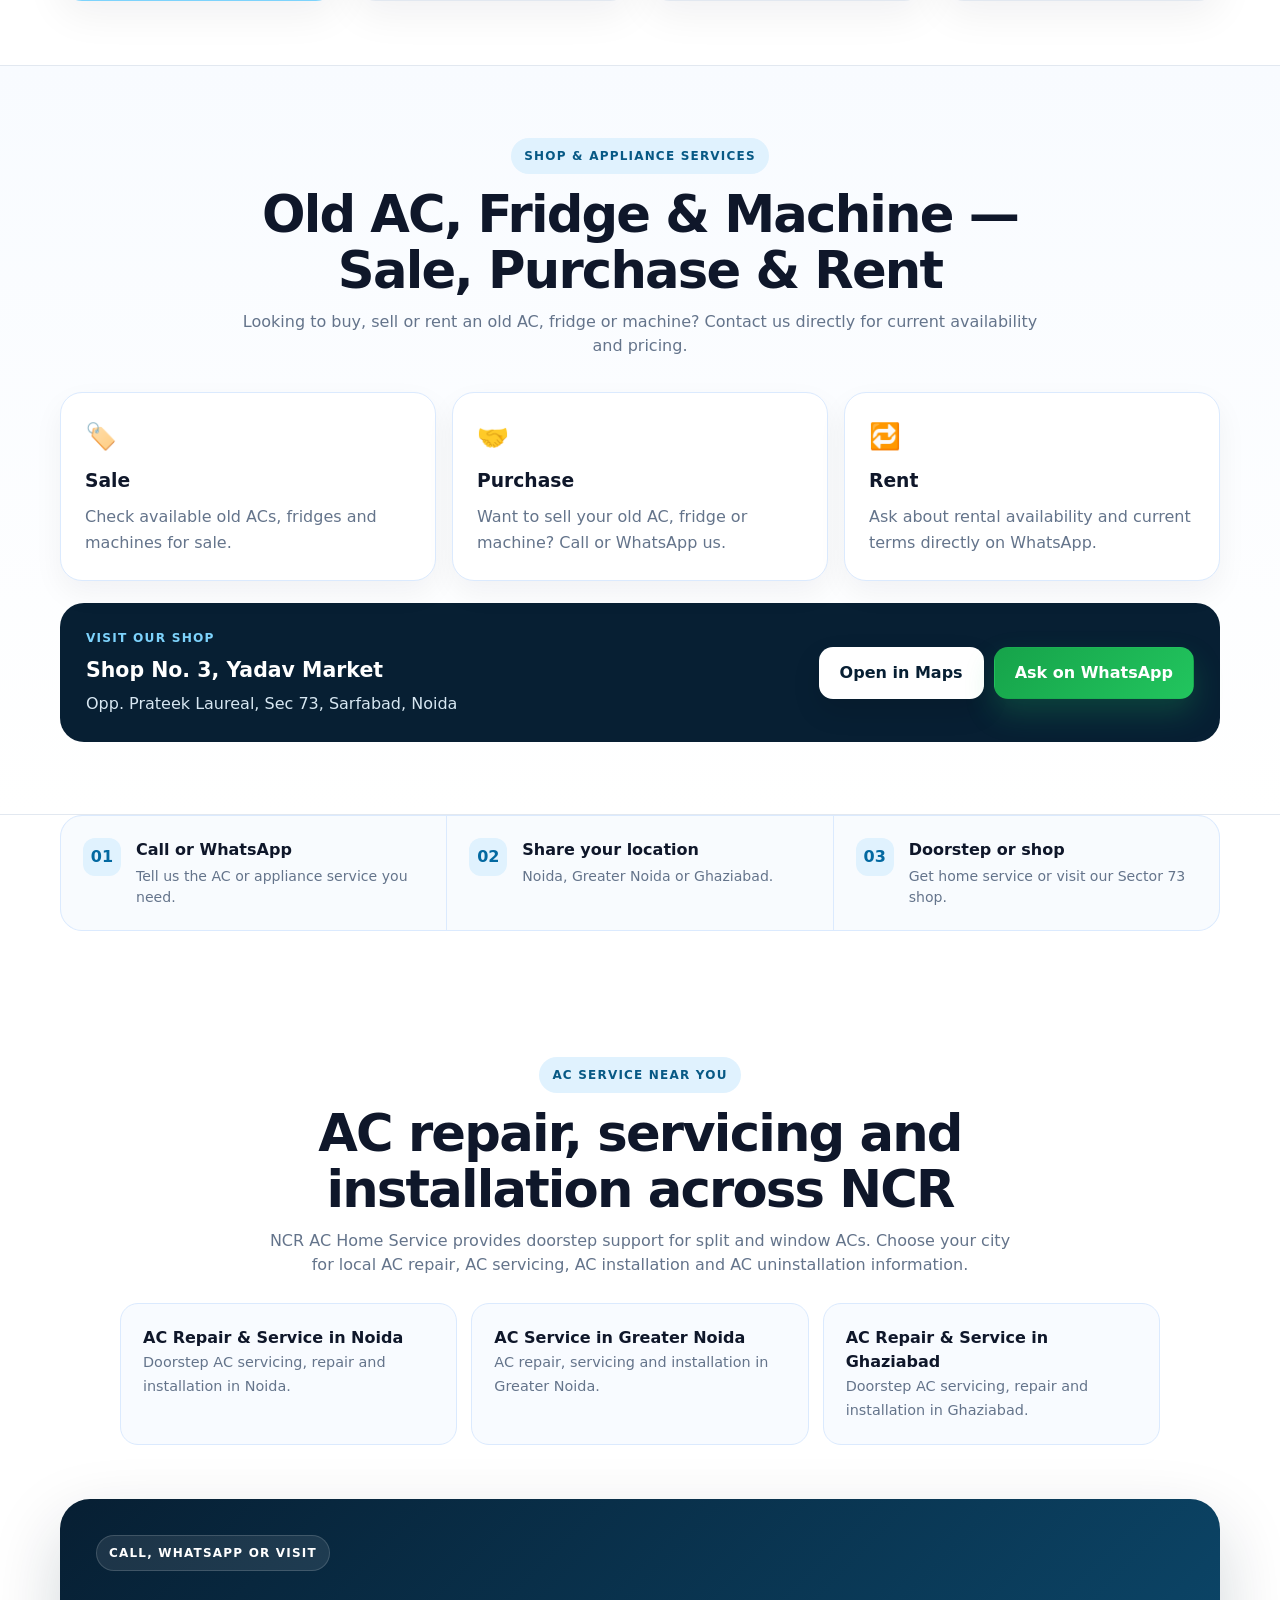
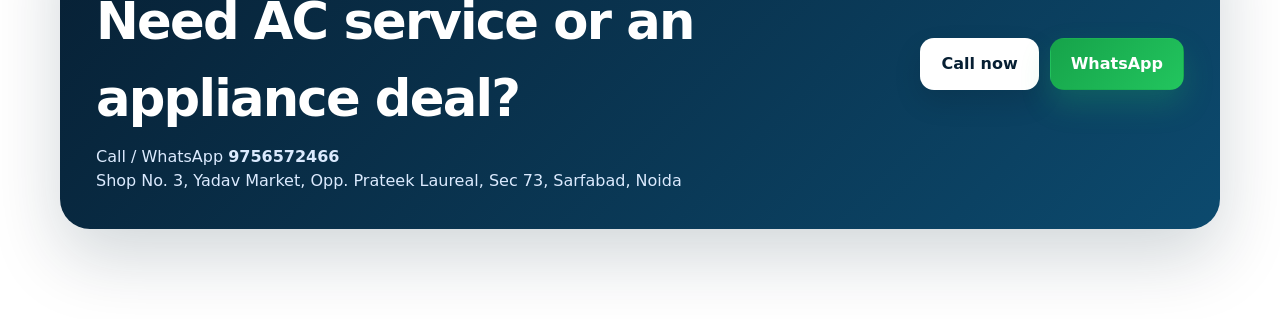
==== commit b25c25eb: "Add shop address and appliance sale purchase rental services" ====
--- a/index.html
+++ b/index.html
@@ -4,13 +4,14 @@
   <meta charset="utf-8">
   <meta name="viewport" content="width=device-width,initial-scale=1">
   <title>AC Repair & AC Service in Noida, Greater Noida & Ghaziabad | NCR AC Home Service</title>
-  <meta name="description" content="AC repair, AC servicing, AC installation and AC uninstallation at your doorstep in Noida, Greater Noida and Ghaziabad. AC service ₹400, uninstallation ₹500, installation ₹1,200. Call or WhatsApp 9756572466.">
+  <meta name="description" content="AC repair, AC servicing, AC installation and AC uninstallation at your doorstep in Noida, Greater Noida and Ghaziabad. Old AC, fridge and machine sale, purchase and rent available. Call or WhatsApp 9756572466.">
   <meta name="robots" content="index,follow,max-image-preview:large,max-snippet:-1,max-video-preview:-1">
+  <meta name="google-site-verification" content="sGtJq_XbS9HRLinUPTslP2B1dDBaq0xiFCv0WM2bX3I" />
   <meta name="theme-color" content="#071f33">
   <link rel="canonical" href="https://ncrachomeservice.in/">
   <link rel="alternate" hreflang="en-IN" href="https://ncrachomeservice.in/">
   <meta property="og:title" content="AC Repair & AC Service in Noida, Greater Noida & Ghaziabad | NCR AC Home Service">
-  <meta property="og:description" content="Doorstep AC repair, servicing, installation and uninstallation across Noida, Greater Noida and Ghaziabad. Call or WhatsApp 9756572466.">
+  <meta property="og:description" content="Doorstep AC repair, servicing, installation and uninstallation plus old AC, fridge and machine sale, purchase and rent in Noida.">
   <meta property="og:type" content="website">
   <meta property="og:url" content="https://ncrachomeservice.in/">
   <meta property="og:site_name" content="NCR AC Home Service">
@@ -33,18 +34,26 @@
         "name":"NCR AC Home Service",
         "url":"https://ncrachomeservice.in/",
         "telephone":"+91-9756572466",
-        "description":"Doorstep AC repair, AC servicing, AC installation and AC uninstallation in Noida, Greater Noida and Ghaziabad.",
+        "description":"Doorstep AC repair, AC servicing, AC installation and AC uninstallation in Noida, Greater Noida and Ghaziabad. Old AC, fridge and machine sale, purchase and rent also available.",
         "priceRange":"₹₹",
+        "address":{
+          "@type":"PostalAddress",
+          "streetAddress":"Shop No. 3, Yadav Market, Opp. Prateek Laureal, Sec 73, Sarfabad",
+          "addressLocality":"Noida",
+          "addressRegion":"Uttar Pradesh",
+          "addressCountry":"IN"
+        },
         "areaServed":[
           {"@type":"City","name":"Noida"},
           {"@type":"City","name":"Greater Noida"},
           {"@type":"City","name":"Ghaziabad"}
         ],
-        "knowsAbout":["AC repair","AC servicing","AC installation","AC uninstallation","split AC service","window AC service"],
+        "knowsAbout":["AC repair","AC servicing","AC installation","AC uninstallation","split AC service","window AC service","old AC sale","old AC purchase","AC rental","fridge sale and purchase","machine sale and purchase"],
         "makesOffer":[
           {"@type":"Offer","name":"AC Service","price":"400","priceCurrency":"INR"},
           {"@type":"Offer","name":"AC Uninstallation","price":"500","priceCurrency":"INR"},
-          {"@type":"Offer","name":"AC Installation","price":"1200","priceCurrency":"INR"}
+          {"@type":"Offer","name":"AC Installation","price":"1200","priceCurrency":"INR"},
+          {"@type":"Offer","name":"Old AC, Fridge and Machine Sale, Purchase & Rent"}
         ]
       }
     ]
@@ -86,7 +95,7 @@
           <div class="trust-row" aria-label="Service highlights">
             <span>Clear pricing</span>
             <span>Doorstep service</span>
-            <span>Direct booking</span>
+            <span>Shop in Sector 73</span>
           </div>
         </div>
 
@@ -153,11 +162,51 @@
       </div>
     </section>
 
+    <section aria-labelledby="shop-services-title" style="padding:72px 0;background:linear-gradient(180deg,#f8fbff 0%,#ffffff 100%);border-top:1px solid #e2e8f0;border-bottom:1px solid #e2e8f0">
+      <div class="shell">
+        <div class="section-heading" style="max-width:820px">
+          <span class="eyebrow eyebrow-dark">Shop & appliance services</span>
+          <h2 id="shop-services-title">Old AC, Fridge & Machine — Sale, Purchase & Rent</h2>
+          <p>Looking to buy, sell or rent an old AC, fridge or machine? Contact us directly for current availability and pricing.</p>
+        </div>
+
+        <div style="display:grid;grid-template-columns:repeat(auto-fit,minmax(220px,1fr));gap:16px;margin-top:28px">
+          <article style="padding:24px;border:1px solid #dbeafe;border-radius:22px;background:#fff;box-shadow:0 12px 30px rgba(15,23,42,.05)">
+            <div style="font-size:1.6rem;margin-bottom:12px">🏷️</div>
+            <h3 style="margin:0 0 8px">Sale</h3>
+            <p style="margin:0;color:#64748b;line-height:1.65">Check available old ACs, fridges and machines for sale.</p>
+          </article>
+          <article style="padding:24px;border:1px solid #dbeafe;border-radius:22px;background:#fff;box-shadow:0 12px 30px rgba(15,23,42,.05)">
+            <div style="font-size:1.6rem;margin-bottom:12px">🤝</div>
+            <h3 style="margin:0 0 8px">Purchase</h3>
+            <p style="margin:0;color:#64748b;line-height:1.65">Want to sell your old AC, fridge or machine? Call or WhatsApp us.</p>
+          </article>
+          <article style="padding:24px;border:1px solid #dbeafe;border-radius:22px;background:#fff;box-shadow:0 12px 30px rgba(15,23,42,.05)">
+            <div style="font-size:1.6rem;margin-bottom:12px">🔁</div>
+            <h3 style="margin:0 0 8px">Rent</h3>
+            <p style="margin:0;color:#64748b;line-height:1.65">Ask about rental availability and current terms directly on WhatsApp.</p>
+          </article>
+        </div>
+
+        <div style="margin-top:22px;padding:26px;border-radius:24px;background:#071f33;color:#fff;display:grid;grid-template-columns:1fr auto;gap:22px;align-items:center">
+          <div>
+            <span style="display:block;color:#7dd3fc;font-size:.76rem;font-weight:800;text-transform:uppercase;letter-spacing:.1em;margin-bottom:7px">Visit our shop</span>
+            <strong style="display:block;font-size:1.28rem;margin-bottom:7px">Shop No. 3, Yadav Market</strong>
+            <span style="color:#d7e7f2">Opp. Prateek Laureal, Sec 73, Sarfabad, Noida</span>
+          </div>
+          <div style="display:flex;gap:10px;flex-wrap:wrap">
+            <a class="button button-light" href="https://www.google.com/maps/search/?api=1&amp;query=Shop+No.+3%2C+Yadav+Market%2C+Opp.+Prateek+Laureal%2C+Sec+73%2C+Sarfabad%2C+Noida" target="_blank" rel="noopener">Open in Maps</a>
+            <a class="button button-whatsapp" href="https://wa.me/919756572466?text=Hello%2C%20I%20want%20details%20about%20old%20AC%2C%20fridge%20or%20machine%20sale%2C%20purchase%20or%20rent." target="_blank" rel="noopener">Ask on WhatsApp</a>
+          </div>
+        </div>
+      </div>
+    </section>
+
     <section class="service-strip">
       <div class="shell service-strip-grid">
-        <article><span>01</span><div><strong>Call or WhatsApp</strong><p>Tell us the AC service you need.</p></div></article>
+        <article><span>01</span><div><strong>Call or WhatsApp</strong><p>Tell us the AC or appliance service you need.</p></div></article>
         <article><span>02</span><div><strong>Share your location</strong><p>Noida, Greater Noida or Ghaziabad.</p></div></article>
-        <article><span>03</span><div><strong>Get doorstep service</strong><p>No shop visit required.</p></div></article>
+        <article><span>03</span><div><strong>Doorstep or shop</strong><p>Get home service or visit our Sector 73 shop.</p></div></article>
       </div>
     </section>
 
@@ -179,13 +228,13 @@
     <section class="final-cta">
       <div class="shell final-cta-box">
         <div>
-          <span class="eyebrow">Book directly</span>
-          <h2>Need AC service?</h2>
-          <p>One number for calls and WhatsApp: <strong>9756572466</strong></p>
+          <span class="eyebrow">Call, WhatsApp or visit</span>
+          <h2>Need AC service or an appliance deal?</h2>
+          <p>Call / WhatsApp <strong>9756572466</strong><br>Shop No. 3, Yadav Market, Opp. Prateek Laureal, Sec 73, Sarfabad, Noida</p>
         </div>
         <div class="final-actions">
           <a class="button button-light" href="tel:+919756572466">Call now</a>
-          <a class="button button-whatsapp" href="https://wa.me/919756572466?text=Hello%2C%20I%20want%20to%20book%20an%20AC%20service." target="_blank" rel="noopener">WhatsApp</a>
+          <a class="button button-whatsapp" href="https://wa.me/919756572466?text=Hello%2C%20I%20need%20help%20with%20AC%20service%20or%20old%20appliance%20sale%2C%20purchase%20or%20rent." target="_blank" rel="noopener">WhatsApp</a>
         </div>
       </div>
     </section>
@@ -218,6 +267,7 @@
         <button type="button" data-service="AC Uninstallation - ₹500"><span>AC Uninstallation</span><strong>₹500</strong></button>
         <button type="button" data-service="AC Installation - ₹1,200"><span>AC Installation</span><strong>₹1,200</strong></button>
         <button type="button" data-service="AC Repair - Inspection required"><span>AC Repair</span><strong>Inspection</strong></button>
+        <button type="button" data-service="Old AC / Fridge / Machine - Sale, Purchase or Rent"><span>Old AC / Fridge / Machine</span><strong>Sale · Purchase · Rent</strong></button>
       </div>
 
       <a class="button button-whatsapp modal-whatsapp" data-modal-whatsapp href="https://wa.me/919756572466?text=Hello%2C%20I%20want%20to%20book%20an%20AC%20service." target="_blank" rel="noopener">Continue on WhatsApp</a>
